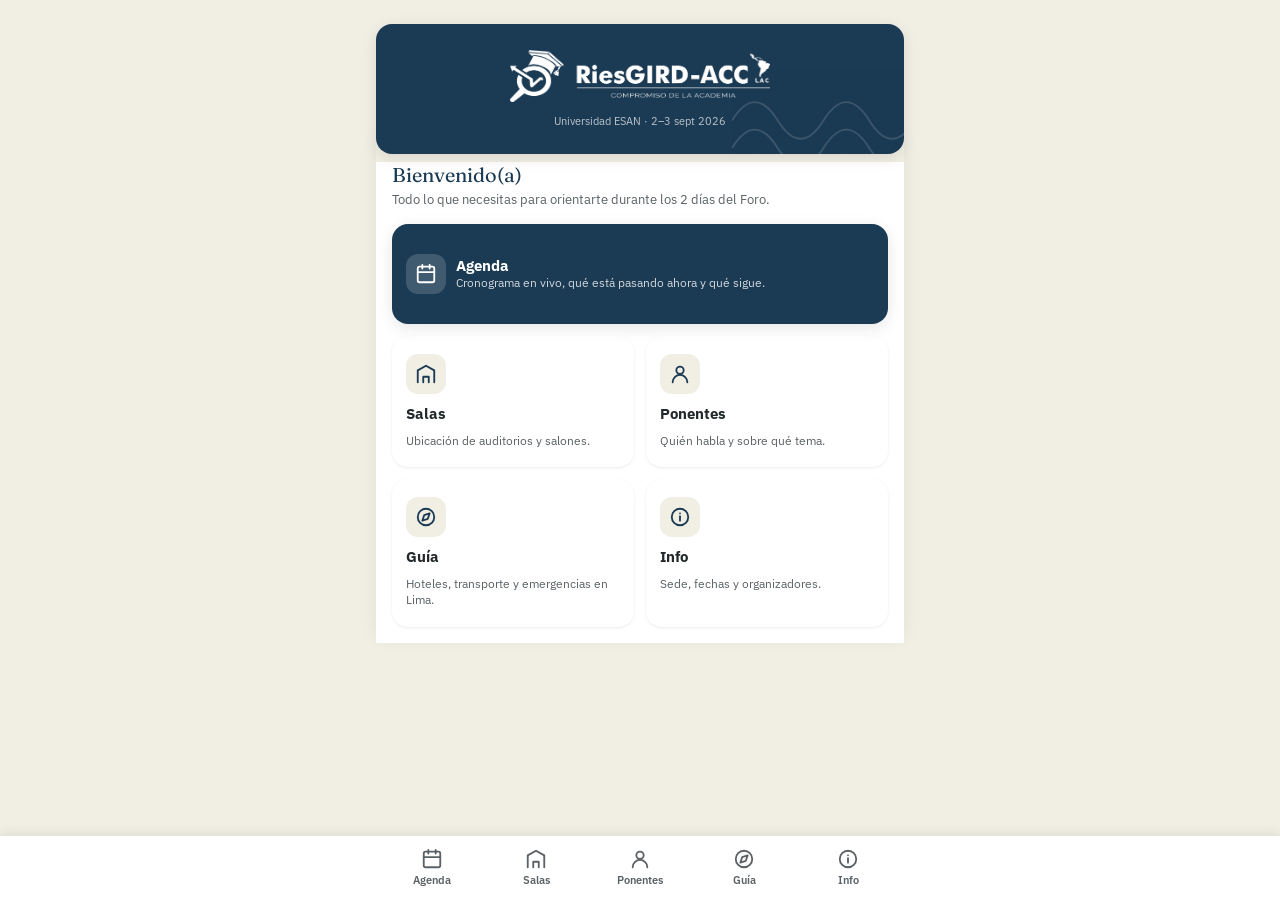
==== index.html @ ff67590e "Primera versión de la app del Foro RiesGIRD-ACC LAC 2026 App móvil-first de orientación para el asis" ====
<!DOCTYPE html>
<html lang="es">
<head>
  <meta charset="UTF-8" />
  <meta name="viewport" content="width=device-width, initial-scale=1, viewport-fit=cover" />
  <title>Inicio — Foro RiesGIRD-ACC LAC 2026</title>
  <meta name="description" content="Orientación del asistente durante el Foro Internacional 2026 de la Red RiesGIRD-ACC LAC" />
  <meta name="theme-color" content="#1B3A53" />
  <link rel="manifest" href="manifest.json" />
  <link rel="preconnect" href="https://fonts.googleapis.com" />
  <link rel="preconnect" href="https://fonts.gstatic.com" crossorigin />
  <link href="https://fonts.googleapis.com/css2?family=Fraunces:wght@500;600&family=IBM+Plex+Sans:wght@400;500;600;700&family=IBM+Plex+Mono:wght@500;600&display=swap" rel="stylesheet" />
  <link rel="stylesheet" href="css/styles.css" />
</head>
<body data-page="inicio">
  <div class="app-shell">
    <header class="app-header">
      <div class="header-card home-hero-card">
        <span class="topo-decor"></span>
        <div class="home-hero-content">
          <img class="home-hero-logo" src="assets/logo.png" alt="Foro Internacional RiesGIRD-ACC LAC" />
          <div class="header-subtitle">Universidad ESAN · 2–3 sept 2026</div>
        </div>
      </div>
    </header>

    <main class="home-sheet">
      <div class="home-intro">
        <div class="home-intro-title">Bienvenido(a)</div>
        <div class="home-intro-sub">Todo lo que necesitas para orientarte durante los 2 días del Foro.</div>
      </div>

      <div id="home-ahora-mount"></div>

      <div class="home-grid">
        <a class="home-card featured" href="agenda.html">
          <div class="home-card-icon">
            <svg viewBox="0 0 24 24" fill="none" stroke="currentColor" stroke-width="2" stroke-linecap="round" stroke-linejoin="round"><rect x="3" y="4" width="18" height="17" rx="2"/><path d="M8 2v4M16 2v4M3 10h18"/></svg>
          </div>
          <div>
            <div class="home-card-title">Agenda</div>
            <div class="home-card-desc">Cronograma en vivo, qué está pasando ahora y qué sigue.</div>
          </div>
        </a>

        <a class="home-card" href="salas.html">
          <div class="home-card-icon">
            <svg viewBox="0 0 24 24" fill="none" stroke="currentColor" stroke-width="2" stroke-linecap="round" stroke-linejoin="round"><path d="M3 21V8l9-5 9 5v13"/><path d="M9 21v-6h6v6"/></svg>
          </div>
          <div class="home-card-title">Salas</div>
          <div class="home-card-desc">Ubicación de auditorios y salones.</div>
        </a>

        <a class="home-card" href="ponentes.html">
          <div class="home-card-icon">
            <svg viewBox="0 0 24 24" fill="none" stroke="currentColor" stroke-width="2" stroke-linecap="round" stroke-linejoin="round"><circle cx="12" cy="8" r="4"/><path d="M4 21c0-4.4 3.6-8 8-8s8 3.6 8 8"/></svg>
          </div>
          <div class="home-card-title">Ponentes</div>
          <div class="home-card-desc">Quién habla y sobre qué tema.</div>
        </a>

        <a class="home-card" href="guia.html">
          <div class="home-card-icon">
            <svg viewBox="0 0 24 24" fill="none" stroke="currentColor" stroke-width="2" stroke-linecap="round" stroke-linejoin="round"><circle cx="12" cy="12" r="9"/><polygon points="16 8 14 14 8 16 10 10 16 8"/></svg>
          </div>
          <div class="home-card-title">Guía</div>
          <div class="home-card-desc">Hoteles, transporte y emergencias en Lima.</div>
        </a>

        <a class="home-card" href="info.html">
          <div class="home-card-icon">
            <svg viewBox="0 0 24 24" fill="none" stroke="currentColor" stroke-width="2" stroke-linecap="round" stroke-linejoin="round"><circle cx="12" cy="12" r="9"/><path d="M12 16v-5M12 8h.01"/></svg>
          </div>
          <div class="home-card-title">Info</div>
          <div class="home-card-desc">Sede, fechas y organizadores.</div>
        </a>
      </div>
    </main>
  </div>

  <div id="tab-bar-mount"></div>

  <script src="js/mock-data.js"></script>
  <script src="js/now-next.js"></script>
  <script src="js/home.js"></script>
  <script src="js/nav.js"></script>
</body>
</html>
---- css/styles.css ----
/* ==========================================================================
   RiesGIRD-ACC LAC — Design tokens (ver theme.json)
   ========================================================================== */

:root {
  --bg: #F1EEE4;
  --surface: #FFFFFF;
  --text-primary: #23282B;
  --text-secondary: #5B6165;
  --primary: #1B3A53;
  --primary-light: #2C5578;
  --alert-active: #E2711D;

  --track-1: #1B8F7D;
  --track-2: #D69A2A;
  --track-3: #6B8F42;
  --track-4: #8C3644;
  --track-5: #5C4B7A;

  /* Variantes más oscuras de cada track, mismo tono — para usar como fondo
     sólido con texto blanco encima sin caer en texto negro puro ni en bajo
     contraste (regla del theme: "blanco o el tono más oscuro de la familia"). */
  --track-1-fill: #146B5D;
  --track-2-fill: #8A6212;
  --track-3-fill: #4F6B2F;
  --track-4-fill: #8C3644;
  --track-5-fill: #5C4B7A;

  --card-radius: 16px;
  --avatar-radius: 50%;
  --button-radius: 12px;

  --shadow-card: 0 1px 3px rgba(0, 0, 0, 0.08);
  --shadow-card-lg: 0 4px 16px rgba(0, 0, 0, 0.10);

  --font-display: "Fraunces", serif;
  --font-body: "IBM Plex Sans", sans-serif;
  --font-mono: "IBM Plex Mono", monospace;

  --tab-bar-height: 64px;
  --header-height: 96px;
}

/* ==========================================================================
   Reset
   ========================================================================== */

*, *::before, *::after { box-sizing: border-box; }

html, body {
  margin: 0;
  padding: 0;
  background: var(--bg);
  color: var(--text-primary);
  font-family: var(--font-body);
  -webkit-font-smoothing: antialiased;
}

body {
  padding-bottom: calc(var(--tab-bar-height) + 24px);
  min-height: 100vh;
}

h1, h2, h3, h4 { margin: 0; font-weight: 600; }

p { margin: 0; }

a { color: inherit; text-decoration: none; }

ul { list-style: none; margin: 0; padding: 0; }

button {
  font-family: inherit;
  border: none;
  background: none;
  cursor: pointer;
  color: inherit;
}

img { max-width: 100%; display: block; }

.mono { font-family: var(--font-mono); }

/* Textura topográfica reutilizable — motivo de marca (curvas de nivel), sutil,
   nunca decorativa a un nivel que compita con el contenido. */
.topo-decor {
  content: "";
  position: absolute;
  right: -18px;
  bottom: -26px;
  width: 190px;
  height: 110px;
  background-image: url("data:image/svg+xml,%3Csvg xmlns='http://www.w3.org/2000/svg' viewBox='0 0 200 120'%3E%3Cpath d='M0 55 Q 25 15 50 55 T 100 55 T 150 55 T 200 55' stroke='white' stroke-width='2' fill='none'/%3E%3Cpath d='M0 85 Q 25 45 50 85 T 100 85 T 150 85 T 200 85' stroke='white' stroke-width='2' fill='none'/%3E%3Cpath d='M0 110 Q 25 75 50 110 T 100 110 T 150 110 T 200 110' stroke='white' stroke-width='2' fill='none'/%3E%3C/svg%3E");
  background-repeat: no-repeat;
  opacity: 0.14;
  pointer-events: none;
}

/* ==========================================================================
   Layout shell
   ========================================================================== */

.app-shell {
  max-width: 520px;
  margin: 0 auto;
  padding: 12px 16px 0;
}

.page-title {
  font-family: var(--font-display);
  font-size: 23px;
  color: var(--primary);
  margin: 18px 0 14px;
}

.section-label {
  font-size: 13px;
  font-weight: 600;
  letter-spacing: 0.04em;
  text-transform: uppercase;
  color: var(--text-secondary);
  margin: 24px 0 10px;
}

/* ==========================================================================
   Header — versión completa (Inicio / Agenda, pantallas ancla)
   ========================================================================== */

.app-header {
  position: sticky;
  top: 0;
  z-index: 20;
  background: var(--bg);
  padding-top: 12px;
  padding-bottom: 8px;
}

.header-card {
  position: relative;
  overflow: hidden;
  background: var(--primary);
  color: #fff;
  border-radius: var(--card-radius);
  box-shadow: var(--shadow-card-lg);
  padding: 16px 18px;
}

.header-top {
  position: relative;
  z-index: 1;
  display: flex;
  align-items: center;
  justify-content: space-between;
  gap: 12px;
}

.header-brand {
  display: flex;
  align-items: center;
  gap: 10px;
  min-width: 0;
  color: inherit;
}

.header-back-icon {
  width: 16px;
  height: 16px;
  flex-shrink: 0;
  color: rgba(255, 255, 255, 0.55);
}

.header-back-icon svg { width: 100%; height: 100%; }

.header-title {
  font-family: var(--font-display);
  font-size: 16px;
  line-height: 1.2;
  overflow: hidden;
  text-overflow: ellipsis;
  white-space: nowrap;
}

.header-subtitle {
  font-family: var(--font-body);
  font-size: 11px;
  color: rgba(255, 255, 255, 0.7);
  margin-top: 2px;
}

.home-hero-card { padding: 26px 18px; }

.home-hero-content {
  position: relative;
  z-index: 1;
  display: flex;
  flex-direction: column;
  align-items: center;
  gap: 10px;
}

.home-hero-logo {
  height: 52px;
  width: auto;
  max-width: 100%;
}

.header-brand-logo {
  height: 34px;
  width: auto;
  display: block;
  margin-bottom: 3px;
}

/* El header ligero (Salas/Ponentes/Guía/Info) va sobre el fondo crema claro,
   no sobre la tarjeta azul — el logo es blanco, así que necesita una placa
   oscura detrás para tener contraste ahí. */
.header-slim-logo-badge {
  display: inline-flex;
  align-items: center;
  background: var(--primary);
  border-radius: 8px;
  padding: 7px 11px;
  flex-shrink: 0;
}

.header-slim-logo-img {
  height: 22px;
  width: auto;
  display: block;
}

.day-pill {
  position: relative;
  z-index: 1;
  font-family: var(--font-mono);
  font-size: 12px;
  background: rgba(255, 255, 255, 0.14);
  padding: 4px 10px;
  border-radius: 20px;
  flex-shrink: 0;
}

.day-tabs {
  position: relative;
  z-index: 1;
  display: flex;
  gap: 6px;
  margin-top: 14px;
  background: rgba(255, 255, 255, 0.10);
  border-radius: var(--button-radius);
  padding: 4px;
}

.day-tabs-card {
  background: var(--primary);
  border-radius: var(--card-radius);
  padding: 8px;
  box-shadow: var(--shadow-card);
  margin-bottom: 4px;
}

.day-tabs-card .day-tabs { margin-top: 0; }

.day-tab {
  flex: 1;
  text-align: center;
  padding: 8px 4px;
  border-radius: 9px;
  font-size: 13px;
  font-weight: 600;
  color: rgba(255, 255, 255, 0.75);
  min-height: 40px;
  display: flex;
  align-items: center;
  justify-content: center;
}

.day-tab.active {
  background: #fff;
  color: var(--primary);
}

/* ==========================================================================
   Header — versión ligera (Salas / Ponentes / Tracks / Info)
   Evita repetir el bloque azul pesado en pantallas secundarias.
   ========================================================================== */

.app-header--slim {
  padding-top: 14px;
  padding-bottom: 0;
}

.header-slim {
  display: flex;
  align-items: center;
  gap: 8px;
  padding: 4px 2px;
  color: var(--text-secondary);
}

.header-slim .header-back-icon {
  color: var(--text-secondary);
  opacity: 0.7;
}

/* ==========================================================================
   Bloque AHORA / SIGUIENTE
   "Ahora" se invierte a color sólido (el único elemento con esa fuerza en la
   pantalla); "Siguiente" se queda deliberadamente discreto — el contraste
   entre ambos ES la jerarquía.
   ========================================================================== */

.now-block { margin-top: 16px; }

.now-card {
  position: relative;
  overflow: hidden;
  background: var(--primary);
  color: #fff;
  border-radius: var(--card-radius);
  box-shadow: var(--shadow-card-lg);
  padding: 16px 18px;
}

.now-badge {
  position: relative;
  z-index: 1;
  display: inline-flex;
  align-items: center;
  gap: 6px;
  font-size: 11px;
  font-weight: 700;
  letter-spacing: 0.06em;
  color: #fff;
  text-transform: uppercase;
  margin-bottom: 8px;
}

.pulse-dot {
  width: 8px;
  height: 8px;
  border-radius: 50%;
  background: var(--alert-active);
  box-shadow: 0 0 0 2px rgba(255, 255, 255, 0.9);
  animation: pulse 1.6s ease-in-out infinite;
  flex-shrink: 0;
}

@keyframes pulse {
  0% { box-shadow: 0 0 0 2px rgba(255, 255, 255, 0.9), 0 0 0 2px rgba(226, 113, 29, 0.55); }
  70% { box-shadow: 0 0 0 2px rgba(255, 255, 255, 0.9), 0 0 0 10px rgba(226, 113, 29, 0); }
  100% { box-shadow: 0 0 0 2px rgba(255, 255, 255, 0.9), 0 0 0 0 rgba(226, 113, 29, 0); }
}

.now-card .session-title,
.now-card .session-meta,
.now-card .session-speakers {
  position: relative;
  z-index: 1;
}

.now-card .session-title { color: #fff; }
.now-card .session-meta { color: rgba(255, 255, 255, 0.8); }
.now-card .session-meta .mono { color: #fff; }
.now-card .session-speakers { color: rgba(255, 255, 255, 0.75); }

.session-title {
  font-size: 16px;
  font-weight: 600;
  line-height: 1.3;
  margin-bottom: 6px;
}

.session-meta {
  display: flex;
  flex-wrap: wrap;
  gap: 10px;
  font-size: 13px;
  color: var(--text-secondary);
}

.session-meta .mono { color: var(--text-primary); font-weight: 500; }

.next-card {
  margin-top: 10px;
  background: transparent;
  border: 1px dashed rgba(91, 97, 101, 0.35);
  border-radius: var(--card-radius);
  padding: 14px 16px;
}

.next-label {
  font-size: 11px;
  font-weight: 700;
  letter-spacing: 0.06em;
  text-transform: uppercase;
  color: var(--text-secondary);
  margin-bottom: 6px;
}

.empty-now {
  background: var(--surface);
  border-radius: var(--card-radius);
  box-shadow: var(--shadow-card);
  padding: 20px 16px;
  text-align: center;
  color: var(--text-secondary);
  font-size: 14px;
}

/* ==========================================================================
   Timeline vertical
   ========================================================================== */

.timeline {
  position: relative;
  padding-left: 6px;
  margin-top: 8px;
}

.timeline-item {
  position: relative;
  z-index: 1;
  display: grid;
  grid-template-columns: 48px 1fr;
  gap: 10px;
  margin-bottom: 14px;
}

.timeline-time {
  font-family: var(--font-mono);
  font-size: 12px;
  color: var(--text-secondary);
  padding-top: 14px;
  text-align: right;
}

.timeline-dot {
  position: absolute;
  left: 40px;
  top: 18px;
  width: 12px;
  height: 12px;
  border-radius: 50%;
  background: var(--surface);
  border: 3px solid var(--text-secondary);
  z-index: 2;
}

.timeline-item.is-now .timeline-dot {
  border-color: var(--alert-active);
  background: var(--alert-active);
}

/* Tarjetas de sesión: bloque de color sólido (identidad del track a toda el
   área), no una tarjeta blanca con una franja de color al costado. */
.session-card {
  border-radius: var(--card-radius);
  box-shadow: var(--shadow-card);
  padding: 14px 16px;
  min-height: 44px;
  color: #fff;
}

.session-card.is-now { box-shadow: var(--shadow-card-lg); }

.session-card[data-track="primary"] { background: var(--primary); }
.session-card[data-track="track-1"] { background: var(--track-1-fill); }
.session-card[data-track="track-2"] { background: var(--track-2-fill); }
.session-card[data-track="track-3"] { background: var(--track-3-fill); }
.session-card[data-track="track-4"] { background: var(--track-4-fill); }
.session-card[data-track="track-5"] { background: var(--track-5-fill); }

.session-card-top {
  display: flex;
  align-items: flex-start;
  justify-content: space-between;
  gap: 8px;
}

.session-card .session-title { font-size: 14.5px; margin-bottom: 4px; color: #fff; }
.session-card .session-meta { color: rgba(255, 255, 255, 0.8); }
.session-card .session-meta .mono { color: #fff; }
.session-card .session-speakers { color: rgba(255, 255, 255, 0.75); }

/* Tag/etiqueta cuando la tarjeta contenedora YA es de color sólido: chip
   translúcido, para no apilar color sobre color. */
.session-tag {
  display: inline-block;
  font-size: 10.5px;
  font-weight: 700;
  letter-spacing: 0.03em;
  text-transform: uppercase;
  padding: 3px 8px;
  border-radius: 20px;
  color: #fff;
  background: rgba(255, 255, 255, 0.2);
  margin-bottom: 6px;
}

/* Variante para cuando el tag vive sobre fondo claro (ej. tarjeta "Siguiente") */
.session-tag.on-light { color: #fff; }
.session-tag.on-light.track-1 { background: var(--track-1-fill); }
.session-tag.on-light.track-2 { background: var(--track-2-fill); }
.session-tag.on-light.track-3 { background: var(--track-3-fill); }
.session-tag.on-light.track-4 { background: var(--track-4-fill); }
.session-tag.on-light.track-5 { background: var(--track-5-fill); }
.session-tag.on-light.ceremonia,
.session-tag.on-light.conferencia,
.session-tag.on-light.panel { background: var(--primary); }
.session-tag.on-light.dialogo { background: var(--text-secondary); }

.session-speakers {
  font-size: 12.5px;
  color: var(--text-secondary);
  margin-top: 4px;
}

/* Menciones de "Ponente pendiente (Institución)" dentro de la lista de
   ponentes de una sesión — visualmente distintas de los nombres confirmados. */
.pendiente-inline { font-style: italic; opacity: 0.85; }

/* Bloques informativos ligeros del cronograma: registro, recesos, almuerzo.
   No son "sesiones" con ponentes — se muestran más discretos que una
   session-card, sin botón de favorito. */
.timeline-break {
  display: flex;
  align-items: center;
  gap: 10px;
  padding: 10px 14px;
  border-radius: var(--card-radius);
  background: rgba(27, 58, 83, 0.06);
  color: var(--text-secondary);
  font-size: 12.5px;
  font-weight: 600;
  min-height: 44px;
}

.timeline-break svg { width: 16px; height: 16px; flex-shrink: 0; }

.timeline-break-time {
  font-family: var(--font-mono);
  font-weight: 600;
  color: var(--text-primary);
  flex-shrink: 0;
}

.badge-pending {
  display: inline-flex;
  align-items: center;
  font-size: 10px;
  font-weight: 700;
  text-transform: uppercase;
  letter-spacing: 0.03em;
  padding: 3px 9px;
  border-radius: 20px;
  background: rgba(91, 97, 101, 0.15);
  color: var(--text-secondary);
  margin-left: auto;
  flex-shrink: 0;
}

/* ==========================================================================
   Favorite button
   ========================================================================== */

.fav-btn {
  width: 32px;
  height: 32px;
  min-width: 44px;
  min-height: 44px;
  margin: -6px -6px -6px 0;
  border-radius: 50%;
  display: flex;
  align-items: center;
  justify-content: center;
  flex-shrink: 0;
  color: rgba(255, 255, 255, 0.65);
}

.fav-btn svg { width: 20px; height: 20px; }

.fav-btn.is-fav { color: var(--alert-active); }
.fav-btn.is-fav svg { fill: var(--alert-active); }

/* Sobre tarjetas claras (ej. tarjeta "Siguiente", fondo transparente/claro) */
.next-card .fav-btn { color: var(--text-secondary); }
.next-card .fav-btn.is-fav { color: var(--alert-active); }

/* ==========================================================================
   Ponentes grid
   ========================================================================== */

.speakers-grid {
  display: grid;
  grid-template-columns: 1fr 1fr;
  gap: 12px;
}

.speaker-card {
  background: var(--surface);
  border-radius: var(--card-radius);
  box-shadow: var(--shadow-card);
  padding: 14px 12px;
  text-align: center;
}

.speaker-avatar {
  width: 64px;
  height: 64px;
  border-radius: 50%;
  margin: 0 auto 10px;
  display: flex;
  align-items: center;
  justify-content: center;
  color: #fff;
  font-family: var(--font-display);
  font-size: 18px;
  font-weight: 600;
}

.speaker-name {
  font-size: 13.5px;
  font-weight: 600;
  line-height: 1.25;
  margin-bottom: 3px;
}

.speaker-role {
  font-size: 11.5px;
  color: var(--text-secondary);
  line-height: 1.3;
  margin-bottom: 2px;
}

.speaker-org {
  font-size: 11px;
  color: var(--primary);
  font-weight: 600;
  line-height: 1.3;
}

.speaker-topic {
  font-size: 11px;
  color: var(--text-secondary);
  margin-top: 6px;
  padding-top: 6px;
  border-top: 1px solid var(--bg);
}

/* ==========================================================================
   Salas
   ========================================================================== */

.sala-card {
  background: var(--surface);
  border-radius: var(--card-radius);
  box-shadow: var(--shadow-card);
  padding: 14px 16px;
  display: flex;
  align-items: center;
  gap: 14px;
  margin-bottom: 12px;
}

.sala-card.is-now {
  background: var(--primary);
  color: #fff;
  box-shadow: var(--shadow-card-lg);
}

.sala-card.is-now .sala-icon { background: rgba(255, 255, 255, 0.16); color: #fff; }
.sala-card.is-now .sala-meta { color: rgba(255, 255, 255, 0.8); }

.sala-icon {
  width: 44px;
  height: 44px;
  border-radius: 12px;
  background: var(--bg);
  color: var(--primary);
  display: flex;
  align-items: center;
  justify-content: center;
  flex-shrink: 0;
  font-family: var(--font-mono);
  font-weight: 600;
  font-size: 13px;
}

.sala-name { font-size: 14.5px; font-weight: 600; margin-bottom: 2px; }
.sala-meta { font-size: 12px; color: var(--text-secondary); }

/* ==========================================================================
   Bottom tab bar
   ========================================================================== */

.tab-bar {
  position: fixed;
  bottom: 0;
  left: 0;
  right: 0;
  z-index: 30;
  background: var(--surface);
  box-shadow: 0 -2px 12px rgba(0, 0, 0, 0.08);
  display: flex;
  justify-content: center;
}

.tab-bar-inner {
  max-width: 520px;
  width: 100%;
  display: flex;
}

.tab-item {
  flex: 1;
  display: flex;
  flex-direction: column;
  align-items: center;
  justify-content: center;
  gap: 3px;
  padding: 8px 2px 10px;
  min-height: var(--tab-bar-height);
  color: var(--text-secondary);
  font-size: 10.5px;
  font-weight: 600;
}

.tab-item svg { width: 22px; height: 22px; }

.tab-item.active { color: var(--primary); }

/* ==========================================================================
   Inicio — header hero + "hoja" superpuesta con el contenido
   ========================================================================== */

.home-sheet {
  position: relative;
  margin-top: -22px;
  background: var(--surface);
  border-radius: 22px 22px 0 0;
  box-shadow: 0 -6px 20px rgba(0, 0, 0, 0.06);
  padding: 22px 4px 4px;
}

.home-intro { margin: 0 0 4px; padding: 0 12px; }

.home-intro-title {
  font-family: var(--font-display);
  font-size: 20px;
  color: var(--primary);
  margin-bottom: 4px;
}

.home-intro-sub {
  font-size: 13px;
  color: var(--text-secondary);
}

.home-ahora-teaser {
  display: flex;
  align-items: center;
  gap: 12px;
  border-radius: var(--card-radius);
  padding: 14px 16px;
  margin: 14px 12px 0;
}

.home-ahora-teaser.is-now {
  background: var(--primary);
  color: #fff;
  box-shadow: var(--shadow-card-lg);
}

.home-ahora-teaser:not(.is-now) {
  background: var(--surface);
  border: 1px dashed rgba(91, 97, 101, 0.35);
}

.home-ahora-teaser-body { min-width: 0; flex: 1; }

.home-ahora-teaser-title {
  font-size: 13.5px;
  font-weight: 600;
  line-height: 1.3;
  overflow: hidden;
  text-overflow: ellipsis;
  white-space: nowrap;
}

.home-ahora-teaser.is-now .home-ahora-teaser-title { color: #fff; }

.home-ahora-teaser-meta {
  font-size: 11.5px;
  color: var(--text-secondary);
  margin-top: 2px;
}

.home-ahora-teaser.is-now .home-ahora-teaser-meta { color: rgba(255, 255, 255, 0.75); }

.home-ahora-teaser-arrow {
  flex-shrink: 0;
  color: var(--text-secondary);
}

.home-ahora-teaser.is-now .home-ahora-teaser-arrow { color: rgba(255, 255, 255, 0.75); }

.home-ahora-teaser-arrow svg { width: 18px; height: 18px; }

.home-grid {
  display: grid;
  grid-template-columns: 1fr 1fr;
  gap: 12px;
  margin: 16px 12px 12px;
}

.home-card {
  grid-column: span 1;
  background: var(--surface);
  border-radius: var(--card-radius);
  box-shadow: var(--shadow-card);
  padding: 18px 14px;
  display: flex;
  flex-direction: column;
  gap: 10px;
  min-height: 128px;
}

.home-card.featured {
  grid-column: span 2;
  flex-direction: row;
  align-items: center;
  min-height: 100px;
  background: var(--primary);
  color: #fff;
  box-shadow: var(--shadow-card-lg);
  position: relative;
  overflow: hidden;
}

.home-card.featured .home-card-icon { background: rgba(255, 255, 255, 0.16); color: #fff; }
.home-card.featured .home-card-title { color: #fff; }
.home-card.featured .home-card-desc { color: rgba(255, 255, 255, 0.8); }

.home-card-icon {
  width: 40px;
  height: 40px;
  border-radius: 12px;
  background: var(--bg);
  color: var(--primary);
  display: flex;
  align-items: center;
  justify-content: center;
  flex-shrink: 0;
  position: relative;
  z-index: 1;
}

.home-card-icon svg { width: 22px; height: 22px; }

.home-card-title {
  font-size: 14.5px;
  font-weight: 700;
  color: var(--text-primary);
  position: relative;
  z-index: 1;
}

.home-card-desc {
  font-size: 12px;
  color: var(--text-secondary);
  line-height: 1.35;
  position: relative;
  z-index: 1;
}

/* ==========================================================================
   Guía del visitante (Hoteles / Transporte / Emergencias)
   ========================================================================== */

.filter-chips {
  display: flex;
  flex-wrap: wrap;
  gap: 8px;
  margin: 14px 0;
}

.filter-chip {
  padding: 7px 14px;
  border-radius: 20px;
  background: var(--surface);
  box-shadow: var(--shadow-card);
  font-size: 12.5px;
  font-weight: 600;
  color: var(--text-secondary);
  min-height: 36px;
  display: flex;
  align-items: center;
}

.filter-chip.active {
  background: var(--primary);
  color: #fff;
  box-shadow: none;
}

.hotel-card {
  background: var(--surface);
  border-radius: var(--card-radius);
  box-shadow: var(--shadow-card);
  padding: 16px;
  margin-bottom: 12px;
}

.hotel-card-top {
  display: flex;
  justify-content: space-between;
  align-items: flex-start;
  gap: 10px;
  margin-bottom: 4px;
}

.hotel-name { font-size: 14.5px; font-weight: 700; line-height: 1.3; }

.hotel-chain {
  font-size: 11.5px;
  color: var(--text-secondary);
  margin-top: 2px;
}

.hotel-stars {
  font-size: 11px;
  color: var(--track-2-fill);
  letter-spacing: 1px;
  white-space: nowrap;
  margin-top: 3px;
}

.hotel-district-chip {
  font-size: 10.5px;
  font-weight: 700;
  text-transform: uppercase;
  letter-spacing: 0.03em;
  padding: 4px 10px;
  border-radius: 20px;
  background: var(--bg);
  color: var(--primary);
  flex-shrink: 0;
  white-space: nowrap;
}

.hotel-detail-row {
  display: flex;
  gap: 8px;
  align-items: flex-start;
  font-size: 12.5px;
  color: var(--text-secondary);
  margin-top: 8px;
  line-height: 1.4;
}

.hotel-detail-row svg {
  width: 15px;
  height: 15px;
  flex-shrink: 0;
  margin-top: 1px;
  color: var(--text-secondary);
}

.hotel-detail-row a { color: var(--primary); font-weight: 600; word-break: break-all; }

.hotel-sales-note {
  font-size: 11.5px;
  color: var(--text-secondary);
  margin-top: 10px;
  padding-top: 10px;
  border-top: 1px solid var(--bg);
  line-height: 1.4;
}

.hotel-sales-note strong { color: var(--text-primary); }

.transport-card {
  background: var(--surface);
  border-radius: var(--card-radius);
  box-shadow: var(--shadow-card);
  padding: 16px;
  margin-bottom: 12px;
}

.transport-card-top {
  display: flex;
  justify-content: space-between;
  align-items: center;
  gap: 10px;
  margin-bottom: 4px;
}

.transport-name { font-size: 14.5px; font-weight: 700; }

.taxi-badge {
  font-size: 10px;
  font-weight: 700;
  text-transform: uppercase;
  letter-spacing: 0.03em;
  padding: 4px 10px;
  border-radius: 20px;
  background: var(--track-3-fill);
  color: #fff;
  flex-shrink: 0;
}

.transport-desc {
  font-size: 12.5px;
  color: var(--text-secondary);
  line-height: 1.4;
  margin-top: 4px;
}

.taxi-store-row {
  display: flex;
  gap: 8px;
  margin-top: 12px;
}

.taxi-store-btn {
  flex: 1;
  display: flex;
  align-items: center;
  justify-content: center;
  gap: 6px;
  background: var(--bg);
  border-radius: var(--button-radius);
  padding: 10px;
  font-size: 12px;
  font-weight: 600;
  color: var(--primary);
  min-height: 44px;
}

.taxi-store-btn svg { width: 16px; height: 16px; flex-shrink: 0; }

.emergency-card {
  background: var(--primary);
  color: #fff;
  border-radius: var(--card-radius);
  padding: 16px 18px;
  margin-bottom: 12px;
  box-shadow: var(--shadow-card-lg);
}

.emergency-top {
  display: flex;
  align-items: center;
  gap: 12px;
}

.emergency-icon {
  width: 42px;
  height: 42px;
  border-radius: 50%;
  background: rgba(255, 255, 255, 0.16);
  display: flex;
  align-items: center;
  justify-content: center;
  flex-shrink: 0;
}

.emergency-icon svg { width: 22px; height: 22px; }

.emergency-name { font-size: 15px; font-weight: 700; }

.emergency-desc {
  font-size: 12px;
  color: rgba(255, 255, 255, 0.75);
  margin-top: 2px;
  line-height: 1.3;
}

.emergency-number-link {
  display: flex;
  align-items: center;
  justify-content: center;
  gap: 8px;
  margin-top: 14px;
  background: rgba(255, 255, 255, 0.14);
  border-radius: var(--button-radius);
  padding: 12px;
  font-family: var(--font-mono);
  font-weight: 700;
  font-size: 22px;
  letter-spacing: 0.02em;
  min-height: 48px;
}

.emergency-number-link svg { width: 20px; height: 20px; }

/* ==========================================================================
   Info page
   ========================================================================== */

.info-card {
  background: var(--surface);
  border-radius: var(--card-radius);
  box-shadow: var(--shadow-card);
  padding: 16px;
  margin-bottom: 12px;
}

.info-card h3 {
  font-size: 14px;
  color: var(--primary);
  margin-bottom: 6px;
}

.info-card p {
  font-size: 13.5px;
  color: var(--text-secondary);
  line-height: 1.5;
}

.info-card p a {
  color: var(--primary);
  font-weight: 600;
}

.logos-row {
  display: flex;
  flex-wrap: wrap;
  gap: 10px;
  margin-top: 8px;
}

.logo-chip {
  background: var(--bg);
  border-radius: var(--button-radius);
  padding: 8px 12px;
  font-size: 11.5px;
  font-weight: 600;
  color: var(--primary);
}

/* ==========================================================================
   Utility
   ========================================================================== */

.empty-state {
  text-align: center;
  color: var(--text-secondary);
  font-size: 13.5px;
  padding: 32px 16px;
}

@media (min-width: 600px) {
  .app-shell { max-width: 560px; }
}
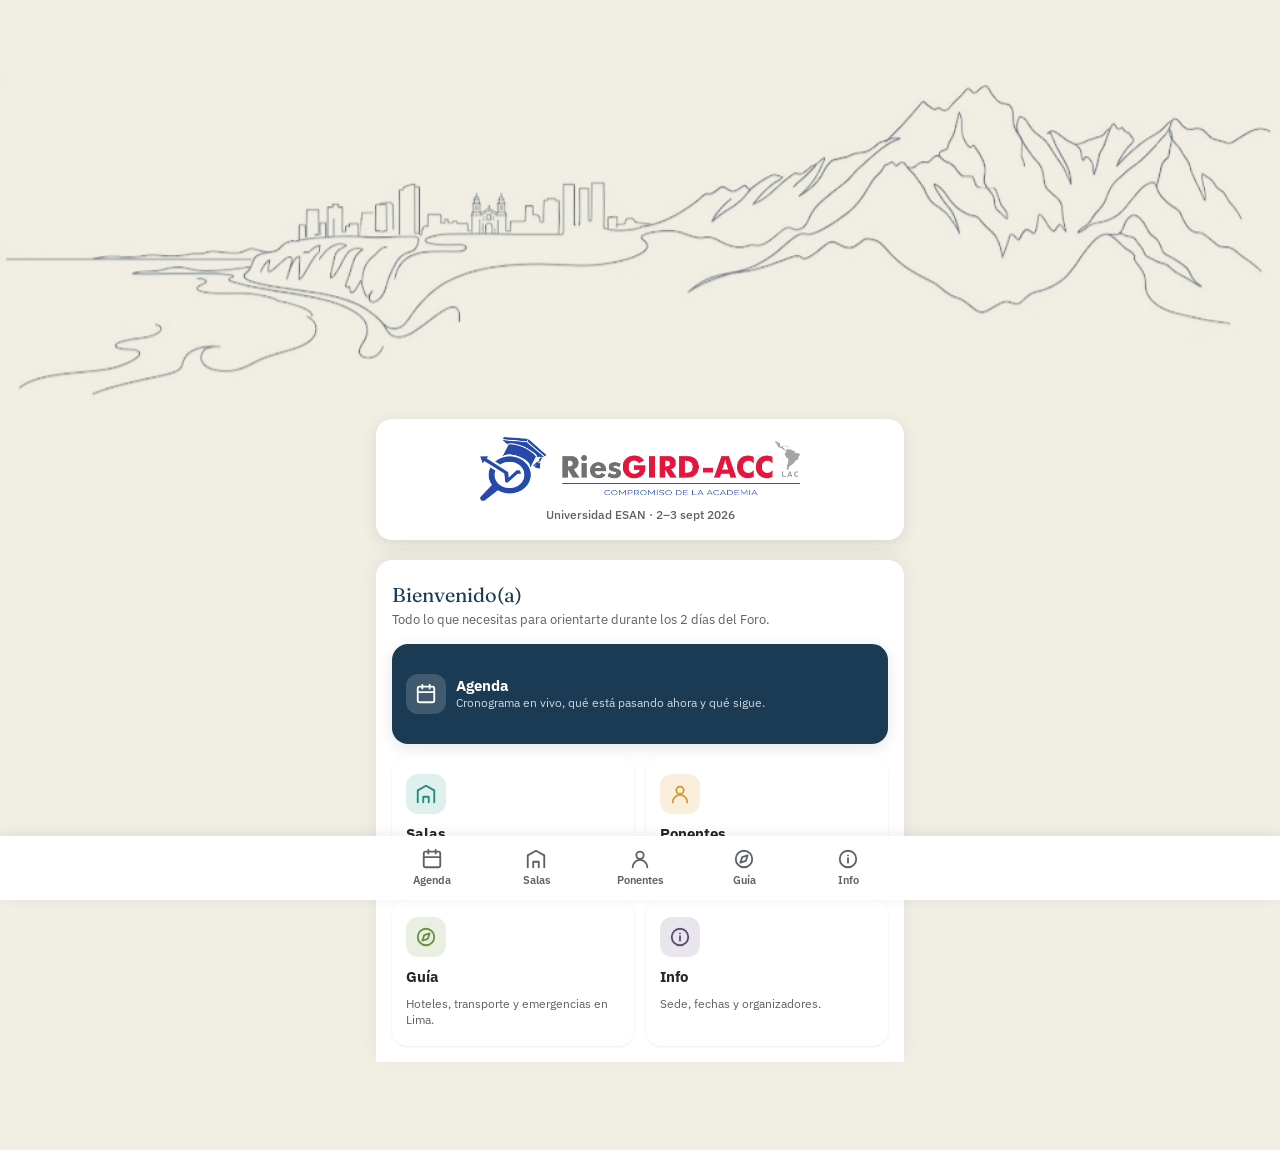
==== commit 57a141a5: "Rediseño visual: logo a color, headers consistentes y animaciones de marca Header de Inicio y página" ====
--- a/index.html
+++ b/index.html
@@ -13,14 +13,13 @@
   <link rel="stylesheet" href="css/styles.css" />
 </head>
 <body data-page="inicio">
+  <div class="page-topo-bg" aria-hidden="true"></div>
+  <div class="home-hero-skyline" aria-hidden="true"></div>
   <div class="app-shell">
     <header class="app-header">
-      <div class="header-card home-hero-card">
-        <span class="topo-decor"></span>
-        <div class="home-hero-content">
-          <img class="home-hero-logo" src="assets/logo.png" alt="Foro Internacional RiesGIRD-ACC LAC" />
-          <div class="header-subtitle">Universidad ESAN · 2–3 sept 2026</div>
-        </div>
+      <div class="header-home-brand">
+        <img class="header-home-logo" src="assets/logo-color.png" alt="Foro Internacional RiesGIRD-ACC LAC — Compromiso de la Academia" />
+        <div class="header-home-meta">Universidad ESAN · 2–3 sept 2026</div>
       </div>
     </header>
 
@@ -29,6 +28,8 @@
         <div class="home-intro-title">Bienvenido(a)</div>
         <div class="home-intro-sub">Todo lo que necesitas para orientarte durante los 2 días del Foro.</div>
       </div>
+
+      <div id="home-countdown-mount"></div>
 
       <div id="home-ahora-mount"></div>
 
@@ -44,7 +45,7 @@
         </a>
 
         <a class="home-card" href="salas.html">
-          <div class="home-card-icon">
+          <div class="home-card-icon home-card-icon--track-1">
             <svg viewBox="0 0 24 24" fill="none" stroke="currentColor" stroke-width="2" stroke-linecap="round" stroke-linejoin="round"><path d="M3 21V8l9-5 9 5v13"/><path d="M9 21v-6h6v6"/></svg>
           </div>
           <div class="home-card-title">Salas</div>
@@ -52,7 +53,7 @@
         </a>
 
         <a class="home-card" href="ponentes.html">
-          <div class="home-card-icon">
+          <div class="home-card-icon home-card-icon--track-2">
             <svg viewBox="0 0 24 24" fill="none" stroke="currentColor" stroke-width="2" stroke-linecap="round" stroke-linejoin="round"><circle cx="12" cy="8" r="4"/><path d="M4 21c0-4.4 3.6-8 8-8s8 3.6 8 8"/></svg>
           </div>
           <div class="home-card-title">Ponentes</div>
@@ -60,7 +61,7 @@
         </a>
 
         <a class="home-card" href="guia.html">
-          <div class="home-card-icon">
+          <div class="home-card-icon home-card-icon--track-3">
             <svg viewBox="0 0 24 24" fill="none" stroke="currentColor" stroke-width="2" stroke-linecap="round" stroke-linejoin="round"><circle cx="12" cy="12" r="9"/><polygon points="16 8 14 14 8 16 10 10 16 8"/></svg>
           </div>
           <div class="home-card-title">Guía</div>
@@ -68,7 +69,7 @@
         </a>
 
         <a class="home-card" href="info.html">
-          <div class="home-card-icon">
+          <div class="home-card-icon home-card-icon--track-5">
             <svg viewBox="0 0 24 24" fill="none" stroke="currentColor" stroke-width="2" stroke-linecap="round" stroke-linejoin="round"><circle cx="12" cy="12" r="9"/><path d="M12 16v-5M12 8h.01"/></svg>
           </div>
           <div class="home-card-title">Info</div>
--- a/css/styles.css
+++ b/css/styles.css
@@ -96,6 +96,21 @@
   pointer-events: none;
 }
 
+/* Ilustración real de curvas de nivel (generada), tileada. mix-blend-mode:
+   multiply hace que el blanco del JPG desaparezca contra el crema/blanco de
+   la app sin necesitar transparencia real — solo queda la tinta azul. */
+.page-topo-bg {
+  position: fixed;
+  inset: 0;
+  z-index: -1;
+  pointer-events: none;
+  background-image: url("../assets/topo-pattern.jpg");
+  background-repeat: repeat;
+  background-size: 420px 234px;
+  mix-blend-mode: multiply;
+  opacity: 0.4;
+}
+
 /* ==========================================================================
    Layout shell
    ========================================================================== */
@@ -138,11 +153,12 @@
 .header-card {
   position: relative;
   overflow: hidden;
-  background: var(--primary);
-  color: #fff;
+  background: var(--surface);
+  color: var(--text-primary);
   border-radius: var(--card-radius);
   box-shadow: var(--shadow-card-lg);
   padding: 16px 18px;
+  animation: fadeSlideUp 0.5s ease-out both;
 }
 
 .header-top {
@@ -162,12 +178,20 @@
   color: inherit;
 }
 
+/* Botón real (no un ícono flotando): placa circular clara + ícono de casa a
+   toda opacidad, para que se note que es tocable y no haya que adivinar. */
 .header-back-icon {
-  width: 16px;
-  height: 16px;
+  width: 34px;
+  height: 34px;
+  padding: 8px;
+  border-radius: 50%;
+  background: var(--bg);
+  color: var(--primary);
   flex-shrink: 0;
-  color: rgba(255, 255, 255, 0.55);
-}
+  transition: background 0.15s ease;
+}
+
+.header-brand:active .header-back-icon { background: var(--primary); color: #fff; }
 
 .header-back-icon svg { width: 100%; height: 100%; }
 
@@ -180,28 +204,49 @@
   white-space: nowrap;
 }
 
-.header-subtitle {
-  font-family: var(--font-body);
-  font-size: 11px;
-  color: rgba(255, 255, 255, 0.7);
-  margin-top: 2px;
-}
-
-.home-hero-card { padding: 26px 18px; }
-
-.home-hero-content {
-  position: relative;
-  z-index: 1;
+/* Header sin day-pill (Salas/Ponentes/Guía/Info) — el logo va centrado en la
+   tarjeta, con el botón de volver a la izquierda y un espaciador invisible a
+   la derecha del mismo ancho, para que el centrado sea real y no "a ojo". */
+.header-top--center {
+  display: grid;
+  grid-template-columns: 34px 1fr 34px;
+  align-items: center;
+  gap: 8px;
+}
+
+.header-back-btn { display: flex; color: inherit; }
+
+.header-logo-center {
+  display: flex;
+  justify-content: center;
+}
+
+.header-top-spacer { width: 34px; }
+
+.header-home-brand {
   display: flex;
   flex-direction: column;
   align-items: center;
-  gap: 10px;
-}
-
-.home-hero-logo {
-  height: 52px;
+  gap: 6px;
+  background: var(--surface);
+  border-radius: var(--card-radius);
+  box-shadow: var(--shadow-card-lg);
+  padding: 18px 12px;
+  text-align: center;
+  animation: fadeSlideUp 0.5s ease-out both;
+}
+
+.header-home-logo {
+  height: 64px;
   width: auto;
   max-width: 100%;
+}
+
+.header-home-meta {
+  font-family: var(--font-body);
+  font-size: 12px;
+  font-weight: 500;
+  color: var(--text-secondary);
 }
 
 .header-brand-logo {
@@ -211,30 +256,14 @@
   margin-bottom: 3px;
 }
 
-/* El header ligero (Salas/Ponentes/Guía/Info) va sobre el fondo crema claro,
-   no sobre la tarjeta azul — el logo es blanco, así que necesita una placa
-   oscura detrás para tener contraste ahí. */
-.header-slim-logo-badge {
-  display: inline-flex;
-  align-items: center;
-  background: var(--primary);
-  border-radius: 8px;
-  padding: 7px 11px;
-  flex-shrink: 0;
-}
-
-.header-slim-logo-img {
-  height: 22px;
-  width: auto;
-  display: block;
-}
-
 .day-pill {
   position: relative;
   z-index: 1;
   font-family: var(--font-mono);
   font-size: 12px;
-  background: rgba(255, 255, 255, 0.14);
+  font-weight: 600;
+  color: var(--primary);
+  background: var(--bg);
   padding: 4px 10px;
   border-radius: 20px;
   flex-shrink: 0;
@@ -246,7 +275,7 @@
   display: flex;
   gap: 6px;
   margin-top: 14px;
-  background: rgba(255, 255, 255, 0.10);
+  background: var(--bg);
   border-radius: var(--button-radius);
   padding: 4px;
 }
@@ -268,39 +297,17 @@
   border-radius: 9px;
   font-size: 13px;
   font-weight: 600;
-  color: rgba(255, 255, 255, 0.75);
+  color: var(--text-secondary);
   min-height: 40px;
   display: flex;
   align-items: center;
   justify-content: center;
+  transition: background 0.15s ease, color 0.15s ease;
 }
 
 .day-tab.active {
-  background: #fff;
-  color: var(--primary);
-}
-
-/* ==========================================================================
-   Header — versión ligera (Salas / Ponentes / Tracks / Info)
-   Evita repetir el bloque azul pesado en pantallas secundarias.
-   ========================================================================== */
-
-.app-header--slim {
-  padding-top: 14px;
-  padding-bottom: 0;
-}
-
-.header-slim {
-  display: flex;
-  align-items: center;
-  gap: 8px;
-  padding: 4px 2px;
-  color: var(--text-secondary);
-}
-
-.header-slim .header-back-icon {
-  color: var(--text-secondary);
-  opacity: 0.7;
+  background: var(--primary);
+  color: #fff;
 }
 
 /* ==========================================================================
@@ -352,6 +359,21 @@
   100% { box-shadow: 0 0 0 2px rgba(255, 255, 255, 0.9), 0 0 0 0 rgba(226, 113, 29, 0); }
 }
 
+@keyframes fadeSlideUp {
+  from { opacity: 0; transform: translateY(10px); }
+  to { opacity: 1; transform: translateY(0); }
+}
+
+@media (prefers-reduced-motion: reduce) {
+  .pulse-dot,
+  .header-home-brand,
+  .header-card,
+  .home-sheet,
+  .home-grid .home-card {
+    animation: none !important;
+  }
+}
+
 .now-card .session-title,
 .now-card .session-meta,
 .now-card .session-speakers {
@@ -382,6 +404,7 @@
 .session-meta .mono { color: var(--text-primary); font-weight: 500; }
 
 .next-card {
+  position: relative;
   margin-top: 10px;
   background: transparent;
   border: 1px dashed rgba(91, 97, 101, 0.35);
@@ -408,6 +431,30 @@
   font-size: 14px;
 }
 
+/* Lupa+reloj del logo, con un balanceo suave de "escaneo" — reemplaza el
+   texto plano de los estados vacíos por algo con un poco más de carácter. */
+.empty-lupa {
+  display: block;
+  width: 46px;
+  margin: 0 auto 10px;
+}
+
+.empty-lupa img {
+  width: 100%;
+  display: block;
+  animation: lupaScan 3s ease-in-out infinite;
+  transform-origin: 68% 32%;
+}
+
+@keyframes lupaScan {
+  0%, 100% { transform: rotate(-7deg); }
+  50% { transform: rotate(7deg); }
+}
+
+@media (prefers-reduced-motion: reduce) {
+  .empty-lupa img { animation: none; }
+}
+
 /* ==========================================================================
    Timeline vertical
    ========================================================================== */
@@ -432,12 +479,13 @@
   font-size: 12px;
   color: var(--text-secondary);
   padding-top: 14px;
+  padding-right: 6px;
   text-align: right;
 }
 
 .timeline-dot {
   position: absolute;
-  left: 40px;
+  left: 47px;
   top: 18px;
   width: 12px;
   height: 12px;
@@ -455,11 +503,44 @@
 /* Tarjetas de sesión: bloque de color sólido (identidad del track a toda el
    área), no una tarjeta blanca con una franja de color al costado. */
 .session-card {
+  position: relative;
   border-radius: var(--card-radius);
   box-shadow: var(--shadow-card);
   padding: 14px 16px;
   min-height: 44px;
   color: #fff;
+}
+
+/* Ondas de agua — acento temático solo en sesiones del track hídrico (A),
+   nunca decorativo en otro lado. Tres círculos que se expanden y se
+   desvanecen en cascada, como una gota cayendo. */
+.water-ripple {
+  position: absolute;
+  bottom: 10px;
+  right: 12px;
+  width: 22px;
+  height: 22px;
+  color: rgba(255, 255, 255, 0.6);
+  pointer-events: none;
+}
+
+.next-card .water-ripple { color: rgba(27, 143, 125, 0.55); }
+
+.water-ripple circle {
+  transform-origin: 12px 12px;
+  animation: rippleExpand 2.4s ease-out infinite;
+}
+
+.water-ripple .ripple-2 { animation-delay: 0.8s; }
+.water-ripple .ripple-3 { animation-delay: 1.6s; }
+
+@keyframes rippleExpand {
+  0% { r: 2; opacity: 0.9; }
+  100% { r: 11; opacity: 0; }
+}
+
+@media (prefers-reduced-motion: reduce) {
+  .water-ripple circle { animation: none; opacity: 0.5; }
 }
 
 .session-card.is-now { box-shadow: var(--shadow-card-lg); }
@@ -580,6 +661,9 @@
 
 .fav-btn svg { width: 20px; height: 20px; }
 
+.fav-btn { transition: transform 0.15s ease; }
+.fav-btn:active { transform: scale(0.8); }
+
 .fav-btn.is-fav { color: var(--alert-active); }
 .fav-btn.is-fav svg { fill: var(--alert-active); }
 
@@ -736,14 +820,69 @@
 
 .home-sheet {
   position: relative;
-  margin-top: -22px;
-  background: var(--surface);
-  border-radius: 22px 22px 0 0;
+  margin-top: 12px;
+  background: var(--surface);
+  border-radius: var(--card-radius) var(--card-radius) 0 0;
   box-shadow: 0 -6px 20px rgba(0, 0, 0, 0.06);
   padding: 22px 4px 4px;
-}
-
-.home-intro { margin: 0 0 4px; padding: 0 12px; }
+  animation: fadeSlideUp 0.5s ease-out 0.08s both;
+}
+
+.home-intro { position: relative; margin: 0 0 4px; padding: 0 12px; }
+
+/* Silueta de Lima + Andes (ilustración generada), detrás del logo. Alto por
+   aspect-ratio real de la imagen (no un alto fijo con "cover") para que se
+   vea el horizonte completo, no solo una tira recortada del borde superior. */
+.home-hero-skyline {
+  aspect-ratio: 1024 / 338;
+  margin-bottom: -28px;
+  background-image: url("../assets/skyline-lima-andes.jpg");
+  background-repeat: no-repeat;
+  background-position: bottom center;
+  background-size: 100% auto;
+  mix-blend-mode: multiply;
+  opacity: 0.55;
+  pointer-events: none;
+}
+
+.home-countdown {
+  display: inline-flex;
+  align-items: center;
+  gap: 8px;
+  background: var(--bg);
+  border-radius: 20px;
+  padding: 5px 14px 5px 5px;
+  margin: 10px 12px 0;
+}
+
+.home-countdown-num {
+  font-family: var(--font-mono);
+  font-size: 14px;
+  font-weight: 600;
+  color: var(--primary);
+  background: var(--surface);
+  border-radius: 50%;
+  width: 26px;
+  height: 26px;
+  display: flex;
+  align-items: center;
+  justify-content: center;
+  flex-shrink: 0;
+  box-shadow: var(--shadow-card);
+}
+
+.home-countdown-label {
+  font-size: 12.5px;
+  font-weight: 600;
+  color: var(--text-secondary);
+}
+
+.home-countdown--live {
+  background: var(--primary);
+  padding: 7px 16px;
+}
+
+.home-countdown--live .home-countdown-label { color: #fff; }
 
 .home-intro-title {
   font-family: var(--font-display);
@@ -824,7 +963,21 @@
   flex-direction: column;
   gap: 10px;
   min-height: 128px;
-}
+  animation: fadeSlideUp 0.45s ease-out both;
+  transition: transform 0.15s ease, box-shadow 0.15s ease;
+}
+
+.home-card:active { transform: scale(0.97); }
+
+@media (hover: hover) {
+  .home-card:hover { transform: translateY(-2px); box-shadow: var(--shadow-card-lg); }
+}
+
+.home-grid .home-card:nth-child(1) { animation-delay: 0.05s; }
+.home-grid .home-card:nth-child(2) { animation-delay: 0.11s; }
+.home-grid .home-card:nth-child(3) { animation-delay: 0.17s; }
+.home-grid .home-card:nth-child(4) { animation-delay: 0.23s; }
+.home-grid .home-card:nth-child(5) { animation-delay: 0.29s; }
 
 .home-card.featured {
   grid-column: span 2;
@@ -857,6 +1010,15 @@
 }
 
 .home-card-icon svg { width: 22px; height: 22px; }
+
+/* Acentos de color tomados de la paleta de tracks — solo decorativos aquí,
+   no representan ningún track específico, existen para que Inicio no sea
+   monocromo (la única tarjeta que se mantiene azul institucional es Agenda,
+   por ser la destacada). */
+.home-card-icon--track-1 { background: rgba(27, 143, 125, 0.14); color: var(--track-1); }
+.home-card-icon--track-2 { background: rgba(214, 154, 42, 0.16); color: var(--track-2); }
+.home-card-icon--track-3 { background: rgba(107, 143, 66, 0.14); color: var(--track-3); }
+.home-card-icon--track-5 { background: rgba(92, 75, 122, 0.14); color: var(--track-5); }
 
 .home-card-title {
   font-size: 14.5px;
@@ -1107,6 +1269,45 @@
   margin-bottom: 12px;
 }
 
+/* Mapa LAC de fondo — aquí sí tiene sentido narrativo (la red reúne a toda
+   la región), grande y reconocible en vez de un sticker chico. "Contain" +
+   multiply para que el blanco del canvas desaparezca sin recortar el mapa. */
+.info-card--map {
+  position: relative;
+  overflow: hidden;
+}
+
+.info-card--map h3,
+.info-card--map p {
+  position: relative;
+  z-index: 1;
+}
+
+.info-map-decor {
+  position: absolute;
+  right: -24px;
+  bottom: -18px;
+  width: 220px;
+  height: 220px;
+  background-image: url("../assets/mapa-lac-clean.png");
+  background-repeat: no-repeat;
+  background-size: contain;
+  background-position: bottom right;
+  mix-blend-mode: multiply;
+  opacity: 0.3;
+  pointer-events: none;
+  animation: mapWipe 1.4s ease-out 0.3s both;
+}
+
+@keyframes mapWipe {
+  from { clip-path: inset(0 0 0 100%); }
+  to { clip-path: inset(0 0 0 0%); }
+}
+
+@media (prefers-reduced-motion: reduce) {
+  .info-map-decor { animation: none; }
+}
+
 .info-card h3 {
   font-size: 14px;
   color: var(--primary);
@@ -1122,6 +1323,48 @@
 .info-card p a {
   color: var(--primary);
   font-weight: 600;
+}
+
+/* Constelación decorativa — red de universidades/cooperación regional,
+   abstracta (no es un mapa real), se dibuja una sola vez al cargar. */
+.network-decor {
+  display: block;
+  width: 100%;
+  height: 44px;
+  margin: 6px 0 2px;
+  color: var(--primary);
+}
+
+.network-line {
+  stroke: currentColor;
+  stroke-width: 1.5;
+  stroke-linecap: round;
+  opacity: 0.3;
+  stroke-dasharray: 100;
+  stroke-dashoffset: 100;
+  animation: networkDraw 0.6s ease-out forwards;
+}
+
+.network-dot {
+  fill: currentColor;
+  opacity: 0;
+  transform-box: fill-box;
+  transform-origin: center;
+  animation: networkDot 0.4s ease-out forwards;
+}
+
+@keyframes networkDraw {
+  to { stroke-dashoffset: 0; }
+}
+
+@keyframes networkDot {
+  from { opacity: 0; transform: scale(0.3); }
+  to { opacity: 0.7; transform: scale(1); }
+}
+
+@media (prefers-reduced-motion: reduce) {
+  .network-line { animation: none; stroke-dashoffset: 0; }
+  .network-dot { animation: none; opacity: 0.7; transform: scale(1); }
 }
 
 .logos-row {
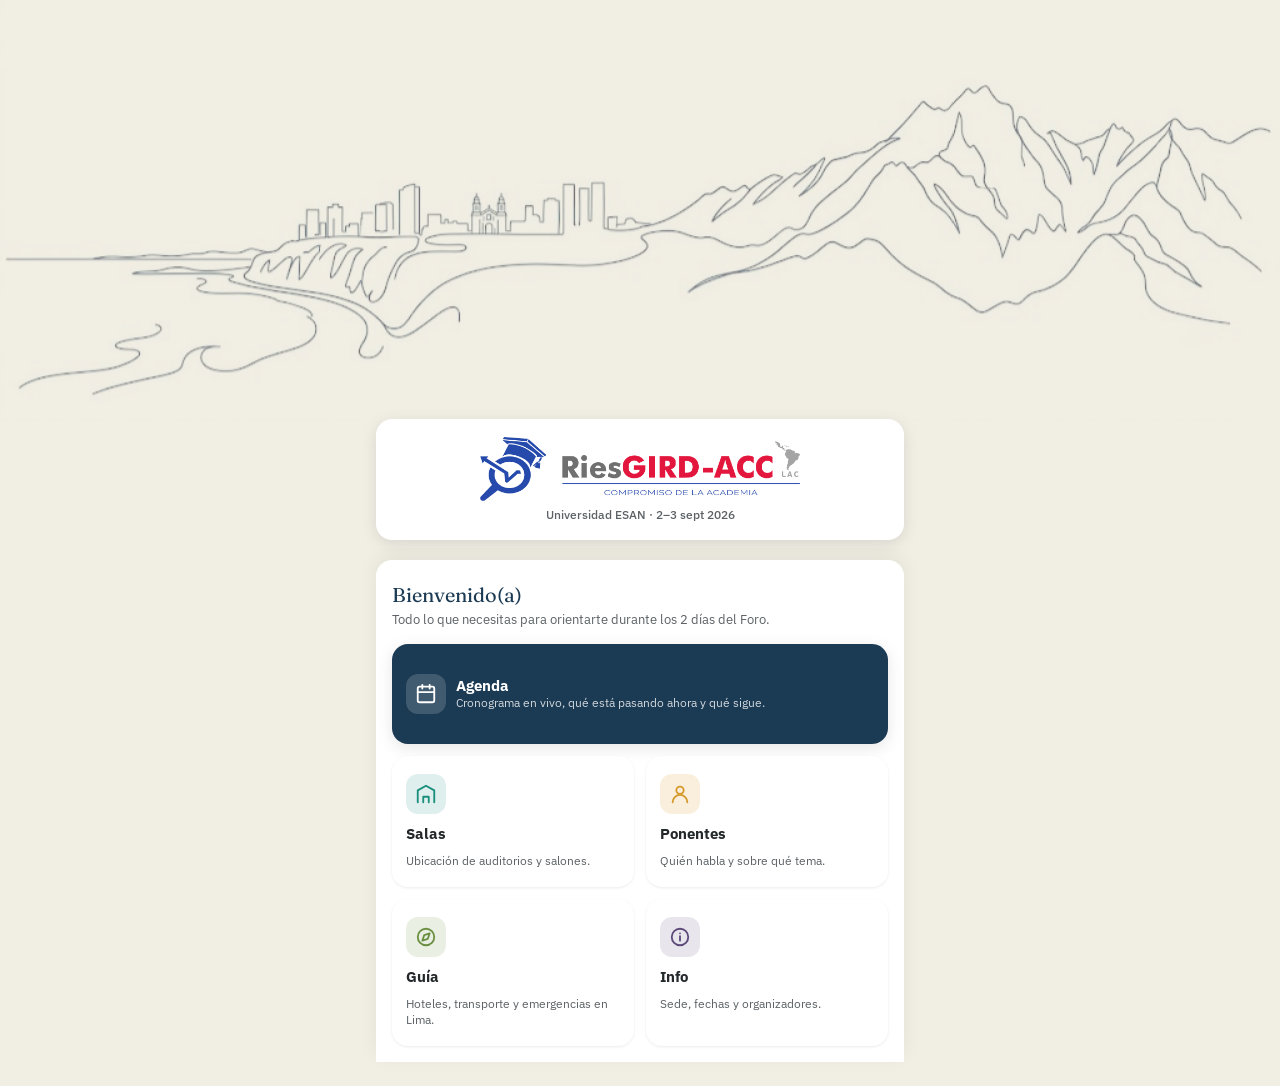
==== commit aaf4c4d7: "Rediseñar barra inferior: solo botón de Inicio con ilustración de fondo Se quita el tab bar de 5 sec" ====
--- a/index.html
+++ b/index.html
@@ -28,8 +28,6 @@
         <div class="home-intro-title">Bienvenido(a)</div>
         <div class="home-intro-sub">Todo lo que necesitas para orientarte durante los 2 días del Foro.</div>
       </div>
-
-      <div id="home-countdown-mount"></div>
 
       <div id="home-ahora-mount"></div>
 
--- a/css/styles.css
+++ b/css/styles.css
@@ -57,9 +57,11 @@
 }
 
 body {
-  padding-bottom: calc(var(--tab-bar-height) + 24px);
+  padding-bottom: calc(var(--tab-bar-height) + 38px);
   min-height: 100vh;
 }
+
+body[data-page="inicio"] { padding-bottom: 24px; }
 
 h1, h2, h3, h4 { margin: 0; font-weight: 600; }
 
@@ -780,12 +782,10 @@
 
 .tab-bar {
   position: fixed;
-  bottom: 0;
-  left: 0;
-  right: 0;
+  bottom: 14px;
+  left: 14px;
+  right: 14px;
   z-index: 30;
-  background: var(--surface);
-  box-shadow: 0 -2px 12px rgba(0, 0, 0, 0.08);
   display: flex;
   justify-content: center;
 }
@@ -793,26 +793,36 @@
 .tab-bar-inner {
   max-width: 520px;
   width: 100%;
-  display: flex;
-}
-
-.tab-item {
-  flex: 1;
-  display: flex;
-  flex-direction: column;
+  min-height: var(--tab-bar-height);
+  display: flex;
   align-items: center;
   justify-content: center;
-  gap: 3px;
-  padding: 8px 2px 10px;
-  min-height: var(--tab-bar-height);
-  color: var(--text-secondary);
-  font-size: 10.5px;
-  font-weight: 600;
-}
-
-.tab-item svg { width: 22px; height: 22px; }
-
-.tab-item.active { color: var(--primary); }
+  gap: 6px;
+  background-color: var(--surface);
+  background-image: url("../assets/tabbar-illustration.png");
+  background-repeat: no-repeat;
+  background-position: center;
+  background-size: cover;
+  border-radius: var(--card-radius);
+  box-shadow: var(--shadow-card-lg);
+  overflow: hidden;
+  color: var(--primary);
+  font-size: 12px;
+  font-weight: 700;
+  transition: opacity 0.15s ease;
+}
+
+.tab-bar-inner:active { opacity: 0.7; }
+
+.tab-bar-inner svg {
+  width: 22px;
+  height: 22px;
+  filter: drop-shadow(0 1px 3px rgba(255, 255, 255, 0.9)) drop-shadow(0 0 6px rgba(255, 255, 255, 0.8));
+}
+
+.tab-bar-inner span {
+  text-shadow: 0 1px 3px rgba(255, 255, 255, 0.9), 0 0 8px rgba(255, 255, 255, 0.8);
+}
 
 /* ==========================================================================
    Inicio — header hero + "hoja" superpuesta con el contenido
@@ -844,45 +854,6 @@
   opacity: 0.55;
   pointer-events: none;
 }
-
-.home-countdown {
-  display: inline-flex;
-  align-items: center;
-  gap: 8px;
-  background: var(--bg);
-  border-radius: 20px;
-  padding: 5px 14px 5px 5px;
-  margin: 10px 12px 0;
-}
-
-.home-countdown-num {
-  font-family: var(--font-mono);
-  font-size: 14px;
-  font-weight: 600;
-  color: var(--primary);
-  background: var(--surface);
-  border-radius: 50%;
-  width: 26px;
-  height: 26px;
-  display: flex;
-  align-items: center;
-  justify-content: center;
-  flex-shrink: 0;
-  box-shadow: var(--shadow-card);
-}
-
-.home-countdown-label {
-  font-size: 12.5px;
-  font-weight: 600;
-  color: var(--text-secondary);
-}
-
-.home-countdown--live {
-  background: var(--primary);
-  padding: 7px 16px;
-}
-
-.home-countdown--live .home-countdown-label { color: #fff; }
 
 .home-intro-title {
   font-family: var(--font-display);
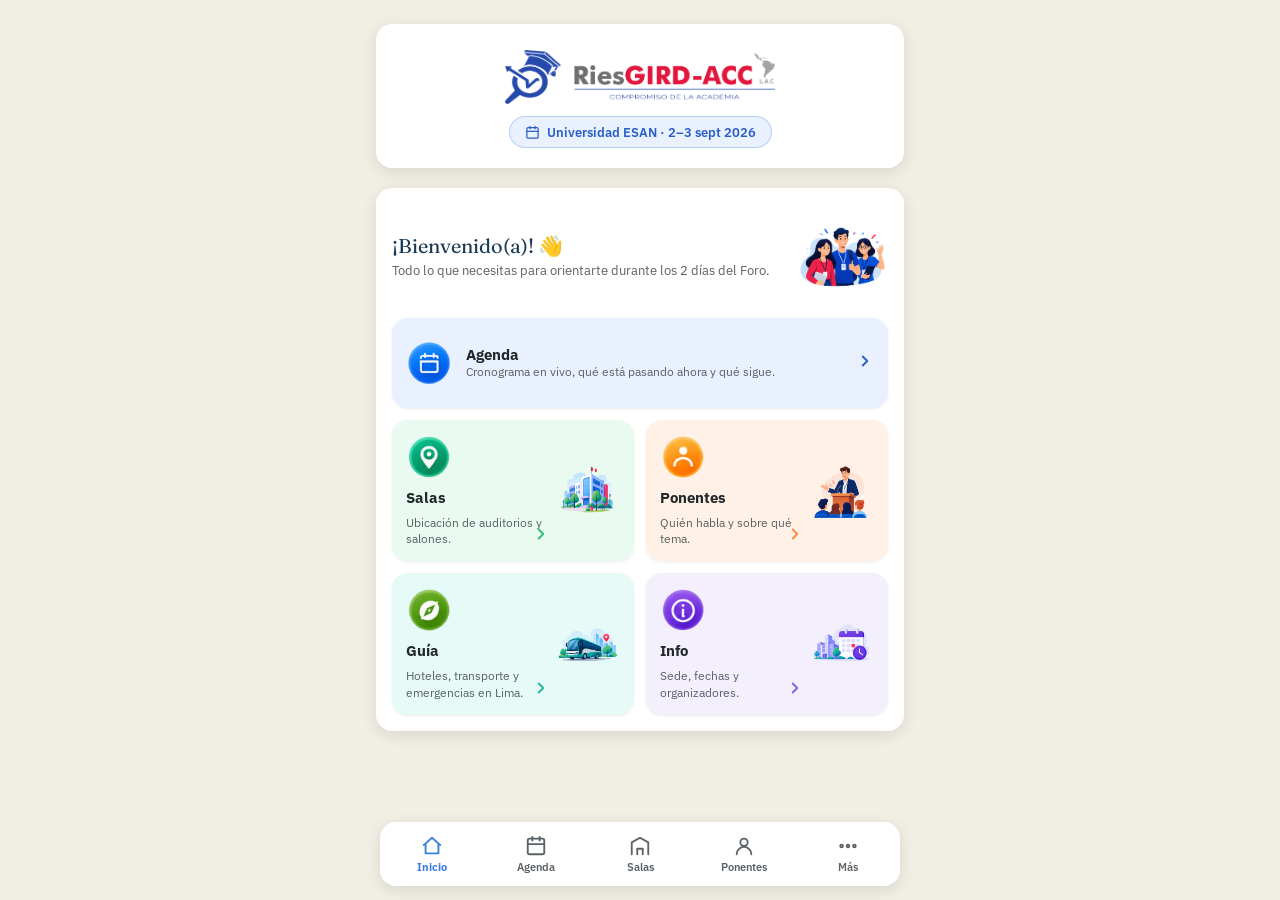
==== commit e6079c93: "Rediseño "vívido" de Inicio con ilustraciones y barra de 5 pestañas Inicio pasa a una paleta más sat" ====
--- a/index.html
+++ b/index.html
@@ -14,64 +14,76 @@
 </head>
 <body data-page="inicio">
   <div class="page-topo-bg" aria-hidden="true"></div>
-  <div class="home-hero-skyline" aria-hidden="true"></div>
   <div class="app-shell">
     <header class="app-header">
-      <div class="header-home-brand">
+      <div class="header-vivid">
         <img class="header-home-logo" src="assets/logo-color.png" alt="Foro Internacional RiesGIRD-ACC LAC — Compromiso de la Academia" />
-        <div class="header-home-meta">Universidad ESAN · 2–3 sept 2026</div>
+        <div class="header-date-pill">
+          <svg viewBox="0 0 24 24" fill="none" stroke="currentColor" stroke-width="2" stroke-linecap="round" stroke-linejoin="round"><rect x="3" y="4" width="18" height="17" rx="2"/><path d="M8 2v4M16 2v4M3 10h18"/></svg>
+          Universidad ESAN · 2–3 sept 2026
+        </div>
       </div>
     </header>
 
     <main class="home-sheet">
       <div class="home-intro">
-        <div class="home-intro-title">Bienvenido(a)</div>
-        <div class="home-intro-sub">Todo lo que necesitas para orientarte durante los 2 días del Foro.</div>
+        <div class="home-intro-text">
+          <div class="home-intro-title">¡Bienvenido(a)! 👋</div>
+          <div class="home-intro-sub">Todo lo que necesitas para orientarte durante los 2 días del Foro.</div>
+        </div>
+        <img class="home-intro-illustration" src="assets/illustrations/people-welcome.png" alt="" aria-hidden="true" />
       </div>
 
       <div id="home-ahora-mount"></div>
 
       <div class="home-grid">
         <a class="home-card featured" href="agenda.html">
-          <div class="home-card-icon">
-            <svg viewBox="0 0 24 24" fill="none" stroke="currentColor" stroke-width="2" stroke-linecap="round" stroke-linejoin="round"><rect x="3" y="4" width="18" height="17" rx="2"/><path d="M8 2v4M16 2v4M3 10h18"/></svg>
-          </div>
+          <img class="home-card-icon" src="assets/icons/icon-agenda.png" alt="" aria-hidden="true" />
           <div>
             <div class="home-card-title">Agenda</div>
             <div class="home-card-desc">Cronograma en vivo, qué está pasando ahora y qué sigue.</div>
           </div>
+          <div class="home-card-arrow"><svg viewBox="0 0 24 24" fill="none" stroke="currentColor" stroke-width="2.5" stroke-linecap="round" stroke-linejoin="round"><path d="M9 18l6-6-6-6"/></svg></div>
         </a>
 
-        <a class="home-card" href="salas.html">
-          <div class="home-card-icon home-card-icon--track-1">
-            <svg viewBox="0 0 24 24" fill="none" stroke="currentColor" stroke-width="2" stroke-linecap="round" stroke-linejoin="round"><path d="M3 21V8l9-5 9 5v13"/><path d="M9 21v-6h6v6"/></svg>
+        <a class="home-card home-card--salas" href="salas.html">
+          <div class="home-card-content">
+            <img class="home-card-icon" src="assets/icons/icon-salas.png" alt="" aria-hidden="true" />
+            <div class="home-card-title">Salas</div>
+            <div class="home-card-desc">Ubicación de auditorios y salones.</div>
+            <div class="home-card-arrow"><svg viewBox="0 0 24 24" fill="none" stroke="currentColor" stroke-width="2.5" stroke-linecap="round" stroke-linejoin="round"><path d="M9 18l6-6-6-6"/></svg></div>
           </div>
-          <div class="home-card-title">Salas</div>
-          <div class="home-card-desc">Ubicación de auditorios y salones.</div>
+          <img class="home-card-illustration" src="assets/illustrations/building-salas.png" alt="" aria-hidden="true" />
         </a>
 
-        <a class="home-card" href="ponentes.html">
-          <div class="home-card-icon home-card-icon--track-2">
-            <svg viewBox="0 0 24 24" fill="none" stroke="currentColor" stroke-width="2" stroke-linecap="round" stroke-linejoin="round"><circle cx="12" cy="8" r="4"/><path d="M4 21c0-4.4 3.6-8 8-8s8 3.6 8 8"/></svg>
+        <a class="home-card home-card--ponentes" href="ponentes.html">
+          <div class="home-card-content">
+            <img class="home-card-icon" src="assets/icons/icon-ponentes.png" alt="" aria-hidden="true" />
+            <div class="home-card-title">Ponentes</div>
+            <div class="home-card-desc">Quién habla y sobre qué tema.</div>
+            <div class="home-card-arrow"><svg viewBox="0 0 24 24" fill="none" stroke="currentColor" stroke-width="2.5" stroke-linecap="round" stroke-linejoin="round"><path d="M9 18l6-6-6-6"/></svg></div>
           </div>
-          <div class="home-card-title">Ponentes</div>
-          <div class="home-card-desc">Quién habla y sobre qué tema.</div>
+          <img class="home-card-illustration" src="assets/illustrations/podium-ponentes.png" alt="" aria-hidden="true" />
         </a>
 
-        <a class="home-card" href="guia.html">
-          <div class="home-card-icon home-card-icon--track-3">
-            <svg viewBox="0 0 24 24" fill="none" stroke="currentColor" stroke-width="2" stroke-linecap="round" stroke-linejoin="round"><circle cx="12" cy="12" r="9"/><polygon points="16 8 14 14 8 16 10 10 16 8"/></svg>
+        <a class="home-card home-card--guia" href="guia.html">
+          <div class="home-card-content">
+            <img class="home-card-icon" src="assets/icons/icon-guia.png" alt="" aria-hidden="true" />
+            <div class="home-card-title">Guía</div>
+            <div class="home-card-desc">Hoteles, transporte y emergencias en Lima.</div>
+            <div class="home-card-arrow"><svg viewBox="0 0 24 24" fill="none" stroke="currentColor" stroke-width="2.5" stroke-linecap="round" stroke-linejoin="round"><path d="M9 18l6-6-6-6"/></svg></div>
           </div>
-          <div class="home-card-title">Guía</div>
-          <div class="home-card-desc">Hoteles, transporte y emergencias en Lima.</div>
+          <img class="home-card-illustration" src="assets/illustrations/bus-guia.png" alt="" aria-hidden="true" />
         </a>
 
-        <a class="home-card" href="info.html">
-          <div class="home-card-icon home-card-icon--track-5">
-            <svg viewBox="0 0 24 24" fill="none" stroke="currentColor" stroke-width="2" stroke-linecap="round" stroke-linejoin="round"><circle cx="12" cy="12" r="9"/><path d="M12 16v-5M12 8h.01"/></svg>
+        <a class="home-card home-card--info" href="info.html">
+          <div class="home-card-content">
+            <img class="home-card-icon" src="assets/icons/icon-info.png" alt="" aria-hidden="true" />
+            <div class="home-card-title">Info</div>
+            <div class="home-card-desc">Sede, fechas y organizadores.</div>
+            <div class="home-card-arrow"><svg viewBox="0 0 24 24" fill="none" stroke="currentColor" stroke-width="2.5" stroke-linecap="round" stroke-linejoin="round"><path d="M9 18l6-6-6-6"/></svg></div>
           </div>
-          <div class="home-card-title">Info</div>
-          <div class="home-card-desc">Sede, fechas y organizadores.</div>
+          <img class="home-card-illustration" src="assets/illustrations/calendar-info.png" alt="" aria-hidden="true" />
         </a>
       </div>
     </main>
--- a/css/styles.css
+++ b/css/styles.css
@@ -39,6 +39,22 @@
 
   --tab-bar-height: 64px;
   --header-height: 96px;
+
+  /* Paleta "vívida" — solo para Inicio por ahora (rediseño en curso, más
+     color y vida). No reemplaza los tokens de --track-N usados en Agenda. */
+  --vivid-blue: #3B7DDE;
+  --vivid-blue-dark: #2A5FC7;
+  --vivid-blue-tint: #EAF1FE;
+  --vivid-red: #EF476F;
+  --vivid-red-dark: #D62E56;
+  --vivid-green: #2FBF71;
+  --vivid-green-tint: #E9FBF1;
+  --vivid-orange: #FF8A3D;
+  --vivid-orange-tint: #FFF1E6;
+  --vivid-teal: #22B8A0;
+  --vivid-teal-tint: #E6FAF7;
+  --vivid-purple: #8B5FE0;
+  --vivid-purple-tint: #F4EFFD;
 }
 
 /* ==========================================================================
@@ -54,14 +70,13 @@
   color: var(--text-primary);
   font-family: var(--font-body);
   -webkit-font-smoothing: antialiased;
+  overscroll-behavior-y: none;
 }
 
 body {
   padding-bottom: calc(var(--tab-bar-height) + 38px);
   min-height: 100vh;
 }
-
-body[data-page="inicio"] { padding-bottom: 24px; }
 
 h1, h2, h3, h4 { margin: 0; font-weight: 600; }
 
@@ -225,31 +240,50 @@
 
 .header-top-spacer { width: 34px; }
 
-.header-home-brand {
+/* Header "vívido" de Inicio — reemplaza la tarjeta blanca plana por formas
+   orgánicas de color en las esquinas (rediseño en curso, más vida). */
+.header-vivid {
+  position: relative;
+  overflow: hidden;
   display: flex;
   flex-direction: column;
   align-items: center;
-  gap: 6px;
+  gap: 12px;
   background: var(--surface);
   border-radius: var(--card-radius);
   box-shadow: var(--shadow-card-lg);
-  padding: 18px 12px;
+  padding: 26px 16px 20px;
   text-align: center;
   animation: fadeSlideUp 0.5s ease-out both;
 }
 
+.header-vivid .header-home-logo {
+  position: relative;
+  z-index: 1;
+}
+
 .header-home-logo {
-  height: 64px;
+  height: 54px;
   width: auto;
   max-width: 100%;
 }
 
-.header-home-meta {
-  font-family: var(--font-body);
-  font-size: 12px;
-  font-weight: 500;
-  color: var(--text-secondary);
-}
+.header-date-pill {
+  position: relative;
+  z-index: 1;
+  display: inline-flex;
+  align-items: center;
+  gap: 7px;
+  background: var(--vivid-blue-tint);
+  color: var(--vivid-blue-dark);
+  border: 1px solid rgba(59, 125, 222, 0.3);
+  padding: 7px 15px;
+  border-radius: 20px;
+  font-size: 12.5px;
+  font-weight: 600;
+}
+
+.header-date-pill svg { width: 15px; height: 15px; flex-shrink: 0; }
 
 .header-brand-logo {
   height: 34px;
@@ -705,6 +739,12 @@
   font-weight: 600;
 }
 
+.speaker-avatar-photo {
+  object-fit: cover;
+  object-position: top center;
+  background: var(--bg);
+}
+
 .speaker-name {
   font-size: 13.5px;
   font-weight: 600;
@@ -732,11 +772,64 @@
   margin-top: 6px;
   padding-top: 6px;
   border-top: 1px solid var(--bg);
+  display: -webkit-box;
+  -webkit-box-orient: vertical;
+  -webkit-line-clamp: 2;
+  overflow: hidden;
+  text-overflow: ellipsis;
 }
 
 /* ==========================================================================
    Salas
    ========================================================================== */
+
+/* Plano del campus con zonas tocables sobre Convention & Sport Center y
+   Edificio A — coordenadas en % para que escale con el ancho real de la
+   imagen en cualquier pantalla. */
+.campus-map {
+  position: relative;
+  border-radius: var(--card-radius);
+  box-shadow: var(--shadow-card);
+  overflow: hidden;
+  margin: 14px 0 20px;
+  line-height: 0;
+}
+
+.campus-map img { width: 100%; height: auto; display: block; }
+
+.campus-hotspot {
+  position: absolute;
+  border: none;
+  background: rgba(27, 58, 83, 0.001);
+  border-radius: 10px;
+  padding: 0;
+  cursor: pointer;
+  transition: background 0.15s ease;
+}
+
+.campus-hotspot:active,
+.campus-hotspot:hover { background: rgba(27, 58, 83, 0.12); }
+
+.campus-hotspot--convention {
+  left: 41%;
+  top: 18%;
+  width: 18%;
+  height: 22%;
+}
+
+.campus-hotspot--edificio-a {
+  left: 47%;
+  top: 65%;
+  width: 17%;
+  height: 22%;
+}
+
+.campus-hotspot .pulse-dot {
+  position: absolute;
+  top: 50%;
+  left: 50%;
+  transform: translate(-50%, -50%);
+}
 
 .sala-card {
   background: var(--surface);
@@ -753,6 +846,14 @@
   background: var(--primary);
   color: #fff;
   box-shadow: var(--shadow-card-lg);
+}
+
+.sala-card { transition: box-shadow 0.2s ease; }
+
+.sala-card-flash { box-shadow: 0 0 0 3px var(--alert-active); }
+
+@media (prefers-reduced-motion: reduce) {
+  .campus-map .pulse-dot { animation: none; }
 }
 
 .sala-card.is-now .sala-icon { background: rgba(255, 255, 255, 0.16); color: #fff; }
@@ -795,34 +896,29 @@
   width: 100%;
   min-height: var(--tab-bar-height);
   display: flex;
+  align-items: stretch;
+  background-color: var(--surface);
+  border-radius: var(--card-radius);
+  box-shadow: var(--shadow-card-lg);
+}
+
+.tab-item-vivid {
+  flex: 1;
+  display: flex;
+  flex-direction: column;
   align-items: center;
   justify-content: center;
-  gap: 6px;
-  background-color: var(--surface);
-  background-image: url("../assets/tabbar-illustration.png");
-  background-repeat: no-repeat;
-  background-position: center;
-  background-size: cover;
-  border-radius: var(--card-radius);
-  box-shadow: var(--shadow-card-lg);
-  overflow: hidden;
-  color: var(--primary);
-  font-size: 12px;
-  font-weight: 700;
-  transition: opacity 0.15s ease;
-}
-
-.tab-bar-inner:active { opacity: 0.7; }
-
-.tab-bar-inner svg {
-  width: 22px;
-  height: 22px;
-  filter: drop-shadow(0 1px 3px rgba(255, 255, 255, 0.9)) drop-shadow(0 0 6px rgba(255, 255, 255, 0.8));
-}
-
-.tab-bar-inner span {
-  text-shadow: 0 1px 3px rgba(255, 255, 255, 0.9), 0 0 8px rgba(255, 255, 255, 0.8);
-}
+  gap: 3px;
+  padding: 8px 2px;
+  color: var(--text-secondary);
+  font-size: 10.5px;
+  font-weight: 600;
+  transition: color 0.15s ease;
+}
+
+.tab-item-vivid svg { width: 22px; height: 22px; }
+
+.tab-item-vivid.active { color: var(--vivid-blue); font-weight: 700; }
 
 /* ==========================================================================
    Inicio — header hero + "hoja" superpuesta con el contenido
@@ -832,28 +928,22 @@
   position: relative;
   margin-top: 12px;
   background: var(--surface);
-  border-radius: var(--card-radius) var(--card-radius) 0 0;
-  box-shadow: 0 -6px 20px rgba(0, 0, 0, 0.06);
+  border-radius: var(--card-radius);
+  box-shadow: var(--shadow-card-lg);
   padding: 22px 4px 4px;
   animation: fadeSlideUp 0.5s ease-out 0.08s both;
 }
 
-.home-intro { position: relative; margin: 0 0 4px; padding: 0 12px; }
-
-/* Silueta de Lima + Andes (ilustración generada), detrás del logo. Alto por
-   aspect-ratio real de la imagen (no un alto fijo con "cover") para que se
-   vea el horizonte completo, no solo una tira recortada del borde superior. */
-.home-hero-skyline {
-  aspect-ratio: 1024 / 338;
-  margin-bottom: -28px;
-  background-image: url("../assets/skyline-lima-andes.jpg");
-  background-repeat: no-repeat;
-  background-position: bottom center;
-  background-size: 100% auto;
-  mix-blend-mode: multiply;
-  opacity: 0.55;
-  pointer-events: none;
-}
+.home-intro {
+  position: relative;
+  display: flex;
+  align-items: center;
+  gap: 10px;
+  margin: 0 0 4px;
+  padding: 0 12px;
+}
+
+.home-intro-text { flex: 1; min-width: 0; }
 
 .home-intro-title {
   font-family: var(--font-display);
@@ -867,17 +957,26 @@
   color: var(--text-secondary);
 }
 
+.home-intro-illustration {
+  flex-shrink: 0;
+  width: 92px;
+  height: 92px;
+  object-fit: contain;
+}
+
 .home-ahora-teaser {
-  display: flex;
-  align-items: center;
-  gap: 12px;
-  border-radius: var(--card-radius);
-  padding: 14px 16px;
+  position: relative;
+  overflow: hidden;
+  display: flex;
+  align-items: center;
+  gap: 14px;
+  border-radius: var(--card-radius);
+  padding: 16px;
   margin: 14px 12px 0;
 }
 
 .home-ahora-teaser.is-now {
-  background: var(--primary);
+  background: linear-gradient(120deg, var(--primary) 0%, var(--primary) 55%, var(--vivid-red-dark) 130%);
   color: #fff;
   box-shadow: var(--shadow-card-lg);
 }
@@ -887,11 +986,38 @@
   border: 1px dashed rgba(91, 97, 101, 0.35);
 }
 
-.home-ahora-teaser-body { min-width: 0; flex: 1; }
+.home-ahora-teaser-icon {
+  position: relative;
+  z-index: 1;
+  flex-shrink: 0;
+  width: 46px;
+  height: 46px;
+  display: block;
+}
+
+.home-ahora-teaser-body { position: relative; z-index: 1; min-width: 0; flex: 1; }
+
+.home-ahora-teaser-badge {
+  display: inline-flex;
+  align-items: center;
+  gap: 6px;
+  background: var(--vivid-red);
+  color: #fff;
+  font-size: 10.5px;
+  font-weight: 700;
+  letter-spacing: 0.02em;
+  padding: 3px 10px;
+  border-radius: 20px;
+  margin-bottom: 6px;
+}
+
+.home-ahora-teaser:not(.is-now) .home-ahora-teaser-badge { background: var(--vivid-blue-tint); color: var(--vivid-blue-dark); }
+
+.home-ahora-teaser-badge .pulse-dot { background: #fff; }
 
 .home-ahora-teaser-title {
-  font-size: 13.5px;
-  font-weight: 600;
+  font-size: 14.5px;
+  font-weight: 700;
   line-height: 1.3;
   overflow: hidden;
   text-overflow: ellipsis;
@@ -901,21 +1027,35 @@
 .home-ahora-teaser.is-now .home-ahora-teaser-title { color: #fff; }
 
 .home-ahora-teaser-meta {
+  display: flex;
+  align-items: center;
+  gap: 4px;
   font-size: 11.5px;
   color: var(--text-secondary);
-  margin-top: 2px;
-}
-
-.home-ahora-teaser.is-now .home-ahora-teaser-meta { color: rgba(255, 255, 255, 0.75); }
+  margin-top: 4px;
+}
+
+.home-ahora-teaser-meta svg { width: 13px; height: 13px; flex-shrink: 0; }
+
+.home-ahora-teaser.is-now .home-ahora-teaser-meta { color: rgba(255, 255, 255, 0.8); }
 
 .home-ahora-teaser-arrow {
+  position: relative;
+  z-index: 1;
   flex-shrink: 0;
-  color: var(--text-secondary);
-}
-
-.home-ahora-teaser.is-now .home-ahora-teaser-arrow { color: rgba(255, 255, 255, 0.75); }
-
-.home-ahora-teaser-arrow svg { width: 18px; height: 18px; }
+  width: 30px;
+  height: 30px;
+  border-radius: 50%;
+  display: flex;
+  align-items: center;
+  justify-content: center;
+  background: rgba(255, 255, 255, 0.9);
+  color: var(--primary);
+}
+
+.home-ahora-teaser:not(.is-now) .home-ahora-teaser-arrow { background: var(--bg); color: var(--text-secondary); }
+
+.home-ahora-teaser-arrow svg { width: 16px; height: 16px; }
 
 .home-grid {
   display: grid;
@@ -925,6 +1065,8 @@
 }
 
 .home-card {
+  position: relative;
+  overflow: hidden;
   grid-column: span 1;
   background: var(--surface);
   border-radius: var(--card-radius);
@@ -954,58 +1096,89 @@
   grid-column: span 2;
   flex-direction: row;
   align-items: center;
-  min-height: 100px;
-  background: var(--primary);
-  color: #fff;
-  box-shadow: var(--shadow-card-lg);
-  position: relative;
-  overflow: hidden;
-}
-
-.home-card.featured .home-card-icon { background: rgba(255, 255, 255, 0.16); color: #fff; }
-.home-card.featured .home-card-title { color: #fff; }
-.home-card.featured .home-card-desc { color: rgba(255, 255, 255, 0.8); }
-
+  gap: 14px;
+  min-height: 90px;
+  background: var(--vivid-blue-tint);
+  box-shadow: var(--shadow-card);
+  position: relative;
+}
+
+.home-card.featured .home-card-arrow { color: var(--vivid-blue-dark); }
+
+/* Ícono circular ilustrado (recortado del set de íconos) — cada tarjeta
+   tiene su propio tono, ya resuelto en la imagen misma. */
 .home-card-icon {
-  width: 40px;
-  height: 40px;
-  border-radius: 12px;
-  background: var(--bg);
-  color: var(--primary);
-  display: flex;
-  align-items: center;
-  justify-content: center;
+  width: 46px;
+  height: 46px;
+  display: block;
   flex-shrink: 0;
-  position: relative;
-  z-index: 1;
-}
-
-.home-card-icon svg { width: 22px; height: 22px; }
-
-/* Acentos de color tomados de la paleta de tracks — solo decorativos aquí,
-   no representan ningún track específico, existen para que Inicio no sea
-   monocromo (la única tarjeta que se mantiene azul institucional es Agenda,
-   por ser la destacada). */
-.home-card-icon--track-1 { background: rgba(27, 143, 125, 0.14); color: var(--track-1); }
-.home-card-icon--track-2 { background: rgba(214, 154, 42, 0.16); color: var(--track-2); }
-.home-card-icon--track-3 { background: rgba(107, 143, 66, 0.14); color: var(--track-3); }
-.home-card-icon--track-5 { background: rgba(92, 75, 122, 0.14); color: var(--track-5); }
+}
+
+/* Salas/Ponentes/Guía/Info: layout en fila — ícono+texto a la izquierda
+   (en su propia columna, .home-card-content) y la ilustración grande a la
+   derecha, como columna propia — no encimada sobre el texto. */
+.home-card--salas,
+.home-card--ponentes,
+.home-card--guia,
+.home-card--info {
+  flex-direction: row;
+  align-items: center;
+  gap: 6px;
+  padding: 14px;
+}
+
+.home-card--salas { background: var(--vivid-green-tint); }
+.home-card--salas .home-card-arrow { color: var(--vivid-green); }
+
+.home-card--ponentes { background: var(--vivid-orange-tint); }
+.home-card--ponentes .home-card-arrow { color: var(--vivid-orange); }
+
+.home-card--guia { background: var(--vivid-teal-tint); }
+.home-card--guia .home-card-arrow { color: var(--vivid-teal); }
+
+.home-card--info { background: var(--vivid-purple-tint); }
+.home-card--info .home-card-arrow { color: var(--vivid-purple); }
+
+.home-card-content {
+  position: relative;
+  flex: 1;
+  min-width: 0;
+  display: flex;
+  flex-direction: column;
+  gap: 8px;
+  align-self: stretch;
+}
+
+.home-card-illustration {
+  flex-shrink: 0;
+  width: 64px;
+  height: auto;
+  max-height: 84px;
+  object-fit: contain;
+}
 
 .home-card-title {
   font-size: 14.5px;
   font-weight: 700;
   color: var(--text-primary);
-  position: relative;
-  z-index: 1;
 }
 
 .home-card-desc {
   font-size: 12px;
   color: var(--text-secondary);
   line-height: 1.35;
-  position: relative;
-  z-index: 1;
-}
+}
+
+.home-card-arrow {
+  position: absolute;
+  right: 0;
+  bottom: 0;
+  color: var(--text-secondary);
+}
+
+.home-card.featured .home-card-arrow { position: relative; right: auto; bottom: auto; margin-left: auto; }
+
+.home-card-arrow svg { width: 18px; height: 18px; }
 
 /* ==========================================================================
    Guía del visitante (Hoteles / Transporte / Emergencias)
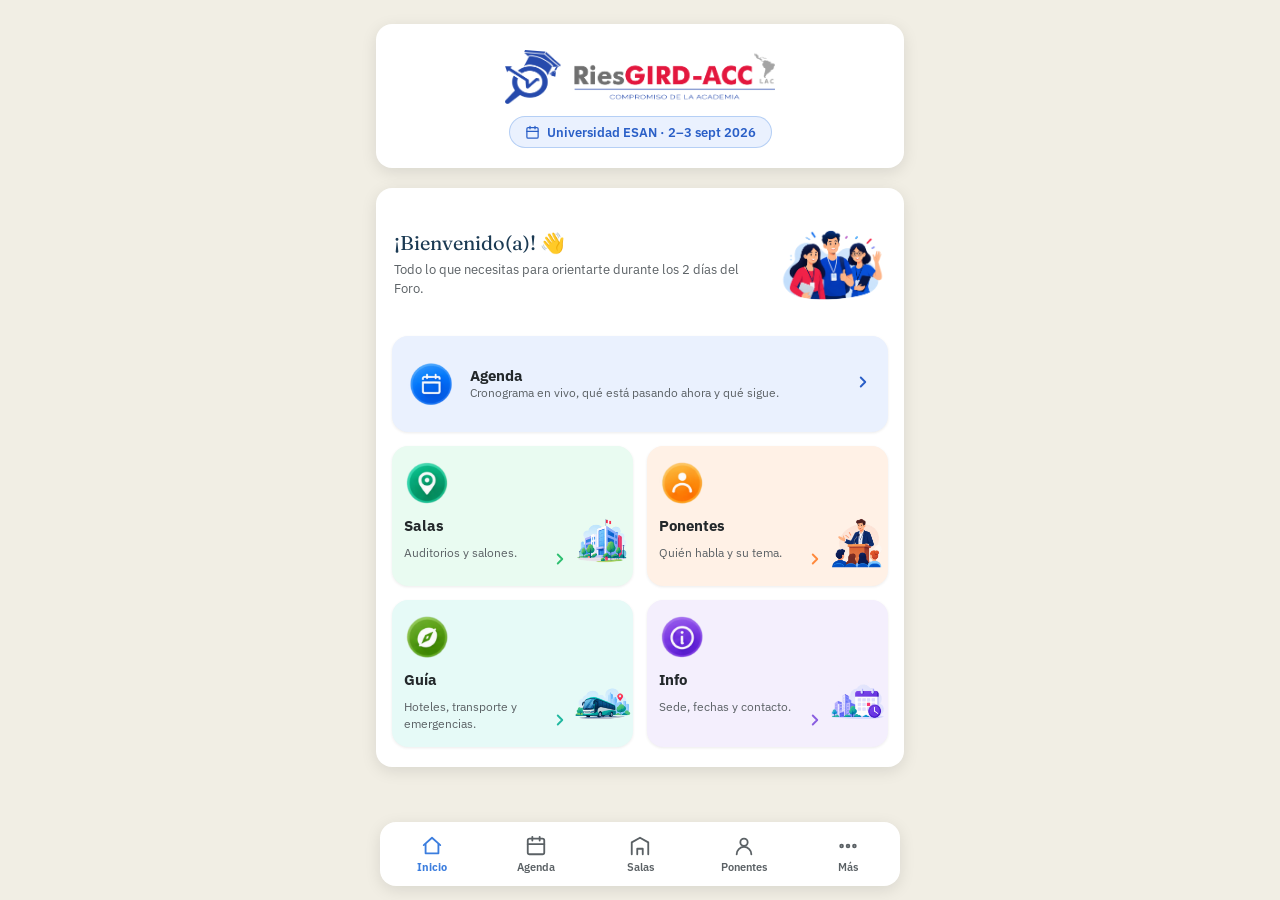
==== commit a2e2d9e6: "Acortar descripciones de tarjetas de Inicio para reducir líneas Salas/Ponentes/Guía/Info bajan de 3-" ====
--- a/index.html
+++ b/index.html
@@ -50,7 +50,7 @@
           <div class="home-card-content">
             <img class="home-card-icon" src="assets/icons/icon-salas.png" alt="" aria-hidden="true" />
             <div class="home-card-title">Salas</div>
-            <div class="home-card-desc">Ubicación de auditorios y salones.</div>
+            <div class="home-card-desc">Auditorios y salones.</div>
             <div class="home-card-arrow"><svg viewBox="0 0 24 24" fill="none" stroke="currentColor" stroke-width="2.5" stroke-linecap="round" stroke-linejoin="round"><path d="M9 18l6-6-6-6"/></svg></div>
           </div>
           <img class="home-card-illustration" src="assets/illustrations/building-salas.png" alt="" aria-hidden="true" />
@@ -60,7 +60,7 @@
           <div class="home-card-content">
             <img class="home-card-icon" src="assets/icons/icon-ponentes.png" alt="" aria-hidden="true" />
             <div class="home-card-title">Ponentes</div>
-            <div class="home-card-desc">Quién habla y sobre qué tema.</div>
+            <div class="home-card-desc">Quién habla y su tema.</div>
             <div class="home-card-arrow"><svg viewBox="0 0 24 24" fill="none" stroke="currentColor" stroke-width="2.5" stroke-linecap="round" stroke-linejoin="round"><path d="M9 18l6-6-6-6"/></svg></div>
           </div>
           <img class="home-card-illustration" src="assets/illustrations/podium-ponentes.png" alt="" aria-hidden="true" />
@@ -70,7 +70,7 @@
           <div class="home-card-content">
             <img class="home-card-icon" src="assets/icons/icon-guia.png" alt="" aria-hidden="true" />
             <div class="home-card-title">Guía</div>
-            <div class="home-card-desc">Hoteles, transporte y emergencias en Lima.</div>
+            <div class="home-card-desc">Hoteles, transporte y emergencias.</div>
             <div class="home-card-arrow"><svg viewBox="0 0 24 24" fill="none" stroke="currentColor" stroke-width="2.5" stroke-linecap="round" stroke-linejoin="round"><path d="M9 18l6-6-6-6"/></svg></div>
           </div>
           <img class="home-card-illustration" src="assets/illustrations/bus-guia.png" alt="" aria-hidden="true" />
@@ -80,7 +80,7 @@
           <div class="home-card-content">
             <img class="home-card-icon" src="assets/icons/icon-info.png" alt="" aria-hidden="true" />
             <div class="home-card-title">Info</div>
-            <div class="home-card-desc">Sede, fechas y organizadores.</div>
+            <div class="home-card-desc">Sede, fechas y contacto.</div>
             <div class="home-card-arrow"><svg viewBox="0 0 24 24" fill="none" stroke="currentColor" stroke-width="2.5" stroke-linecap="round" stroke-linejoin="round"><path d="M9 18l6-6-6-6"/></svg></div>
           </div>
           <img class="home-card-illustration" src="assets/illustrations/calendar-info.png" alt="" aria-hidden="true" />
--- a/css/styles.css
+++ b/css/styles.css
@@ -938,9 +938,9 @@
   position: relative;
   display: flex;
   align-items: center;
-  gap: 10px;
-  margin: 0 0 4px;
-  padding: 0 12px;
+  gap: 14px;
+  margin: 0 0 10px;
+  padding: 0 14px;
 }
 
 .home-intro-text { flex: 1; min-width: 0; }
@@ -949,18 +949,19 @@
   font-family: var(--font-display);
   font-size: 20px;
   color: var(--primary);
-  margin-bottom: 4px;
+  margin-bottom: 6px;
 }
 
 .home-intro-sub {
   font-size: 13px;
   color: var(--text-secondary);
+  line-height: 1.4;
 }
 
 .home-intro-illustration {
   flex-shrink: 0;
-  width: 92px;
-  height: 92px;
+  width: 108px;
+  height: 108px;
   object-fit: contain;
 }
 
@@ -969,10 +970,10 @@
   overflow: hidden;
   display: flex;
   align-items: center;
-  gap: 14px;
-  border-radius: var(--card-radius);
-  padding: 16px;
-  margin: 14px 12px 0;
+  gap: 16px;
+  border-radius: var(--card-radius);
+  padding: 18px;
+  margin: 16px 12px 0;
 }
 
 .home-ahora-teaser.is-now {
@@ -1060,8 +1061,8 @@
 .home-grid {
   display: grid;
   grid-template-columns: 1fr 1fr;
-  gap: 12px;
-  margin: 16px 12px 12px;
+  gap: 14px;
+  margin: 18px 12px 16px;
 }
 
 .home-card {
@@ -1071,10 +1072,10 @@
   background: var(--surface);
   border-radius: var(--card-radius);
   box-shadow: var(--shadow-card);
-  padding: 18px 14px;
+  padding: 20px 16px;
   display: flex;
   flex-direction: column;
-  gap: 10px;
+  gap: 12px;
   min-height: 128px;
   animation: fadeSlideUp 0.45s ease-out both;
   transition: transform 0.15s ease, box-shadow 0.15s ease;
@@ -1096,8 +1097,8 @@
   grid-column: span 2;
   flex-direction: row;
   align-items: center;
-  gap: 14px;
-  min-height: 90px;
+  gap: 16px;
+  min-height: 96px;
   background: var(--vivid-blue-tint);
   box-shadow: var(--shadow-card);
   position: relative;
@@ -1122,9 +1123,10 @@
 .home-card--guia,
 .home-card--info {
   flex-direction: row;
-  align-items: center;
-  gap: 6px;
-  padding: 14px;
+  align-items: flex-end;
+  gap: 4px;
+  padding: 14px 0 14px 12px;
+  min-height: 140px;
 }
 
 .home-card--salas { background: var(--vivid-green-tint); }
@@ -1145,15 +1147,14 @@
   min-width: 0;
   display: flex;
   flex-direction: column;
-  gap: 8px;
+  gap: 10px;
   align-self: stretch;
 }
 
 .home-card-illustration {
   flex-shrink: 0;
-  width: 64px;
-  height: auto;
-  max-height: 84px;
+  width: 60px;
+  height: 60px;
   object-fit: contain;
 }
 
@@ -1161,12 +1162,18 @@
   font-size: 14.5px;
   font-weight: 700;
   color: var(--text-primary);
+  -webkit-hyphens: auto;
+  hyphens: auto;
+  overflow-wrap: break-word;
 }
 
 .home-card-desc {
   font-size: 12px;
   color: var(--text-secondary);
-  line-height: 1.35;
+  line-height: 1.4;
+  -webkit-hyphens: auto;
+  hyphens: auto;
+  overflow-wrap: break-word;
 }
 
 .home-card-arrow {
